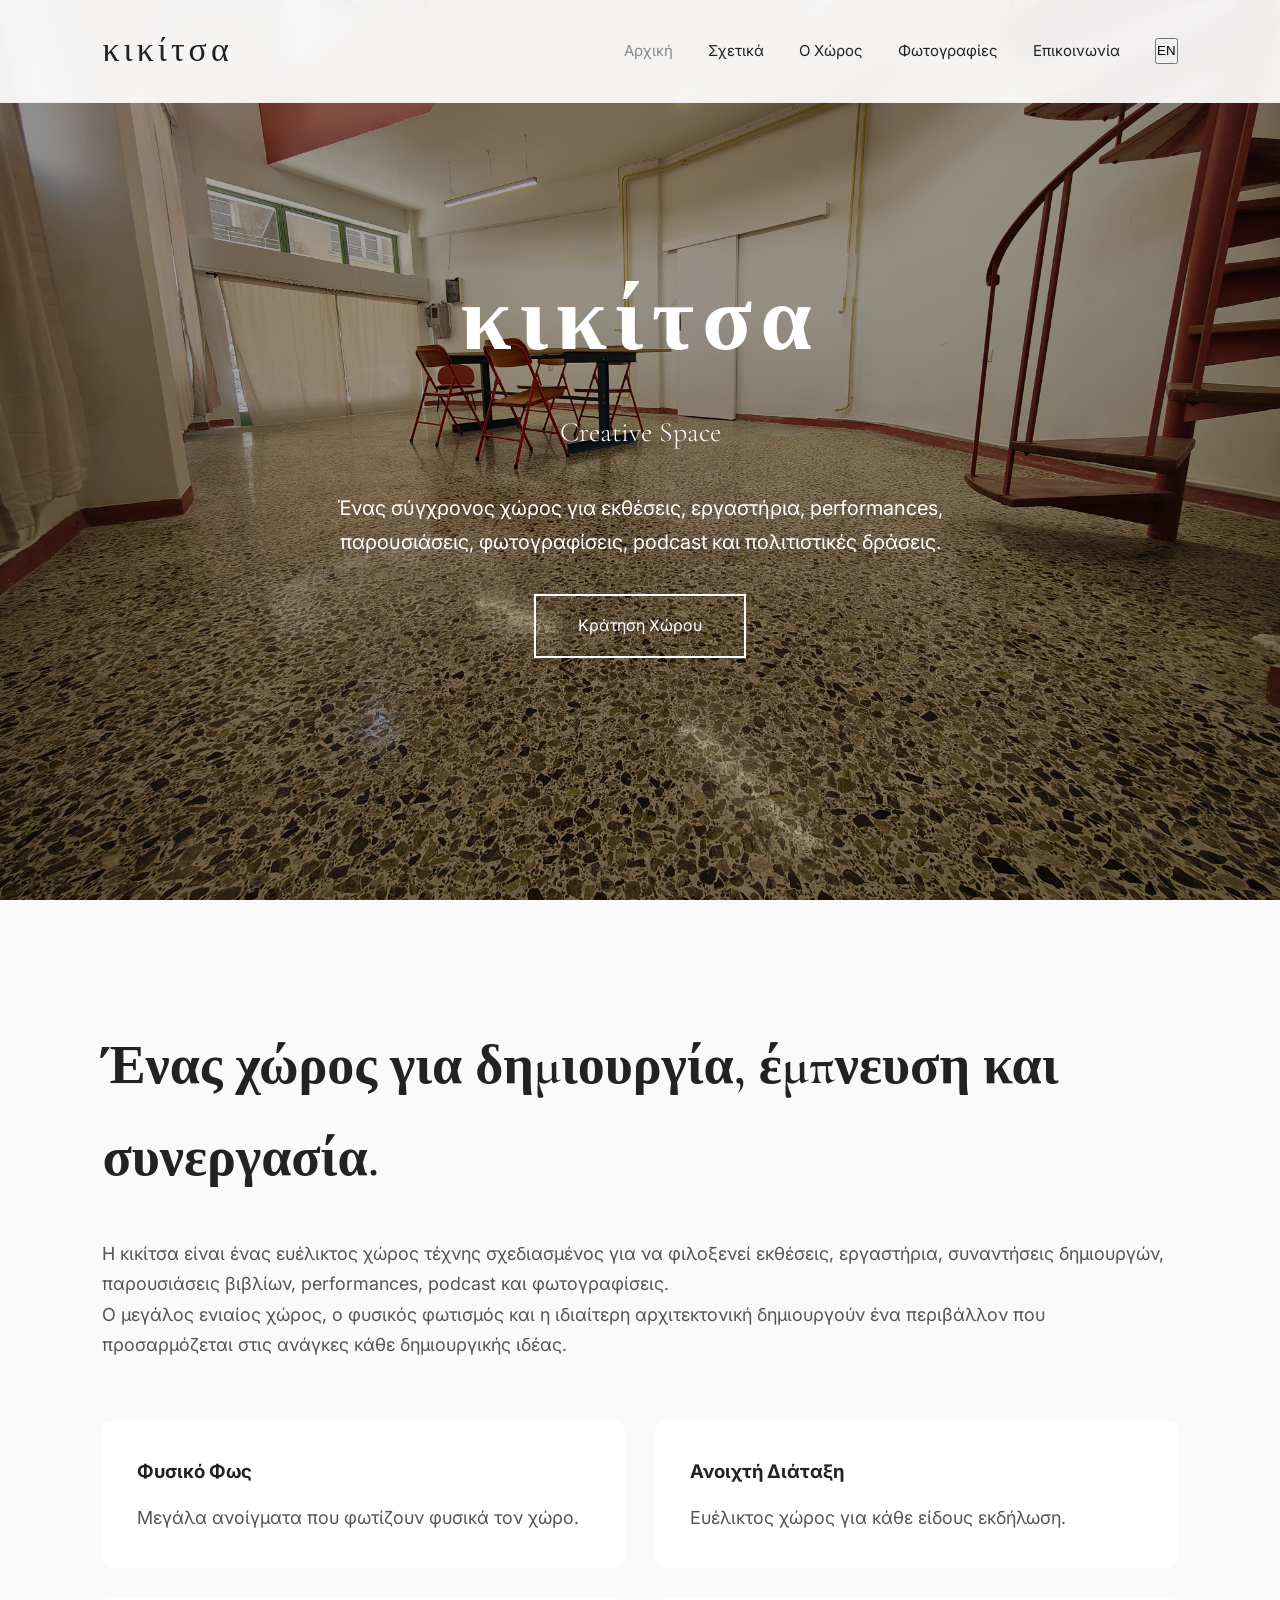
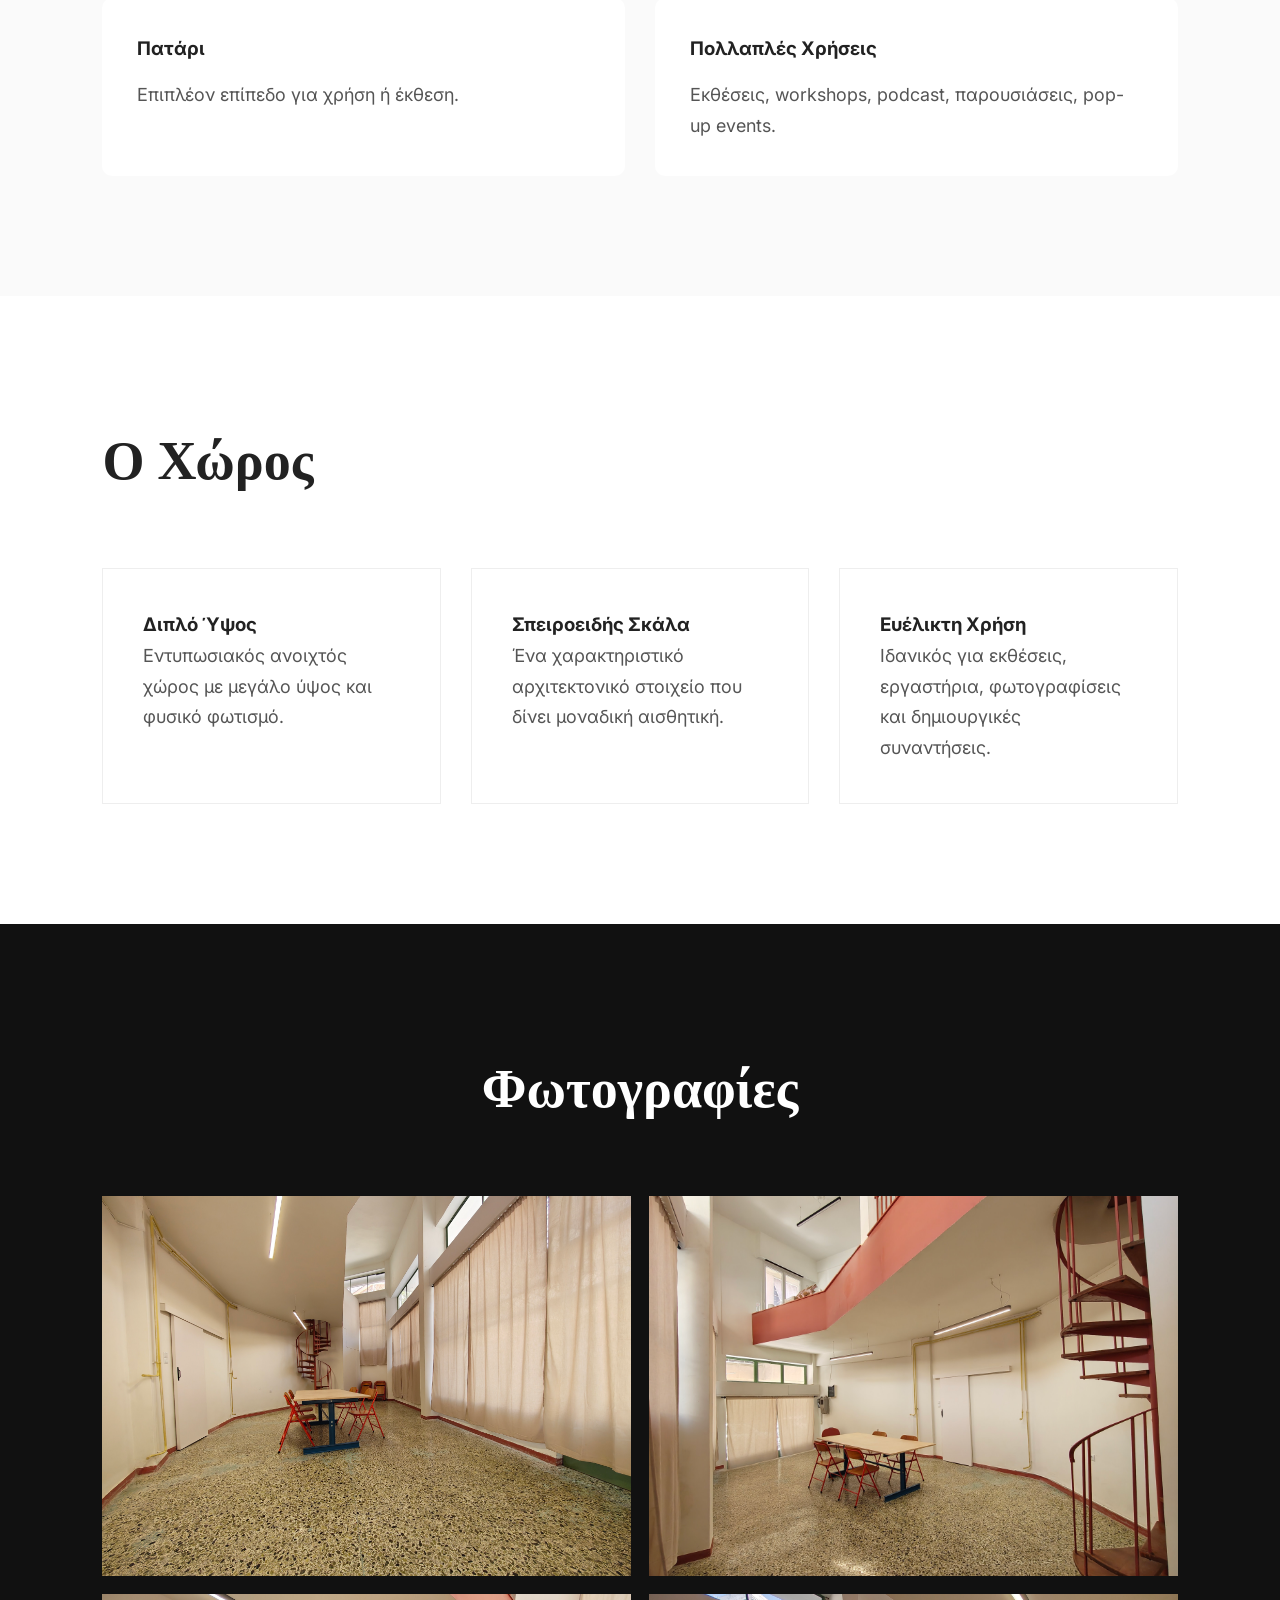
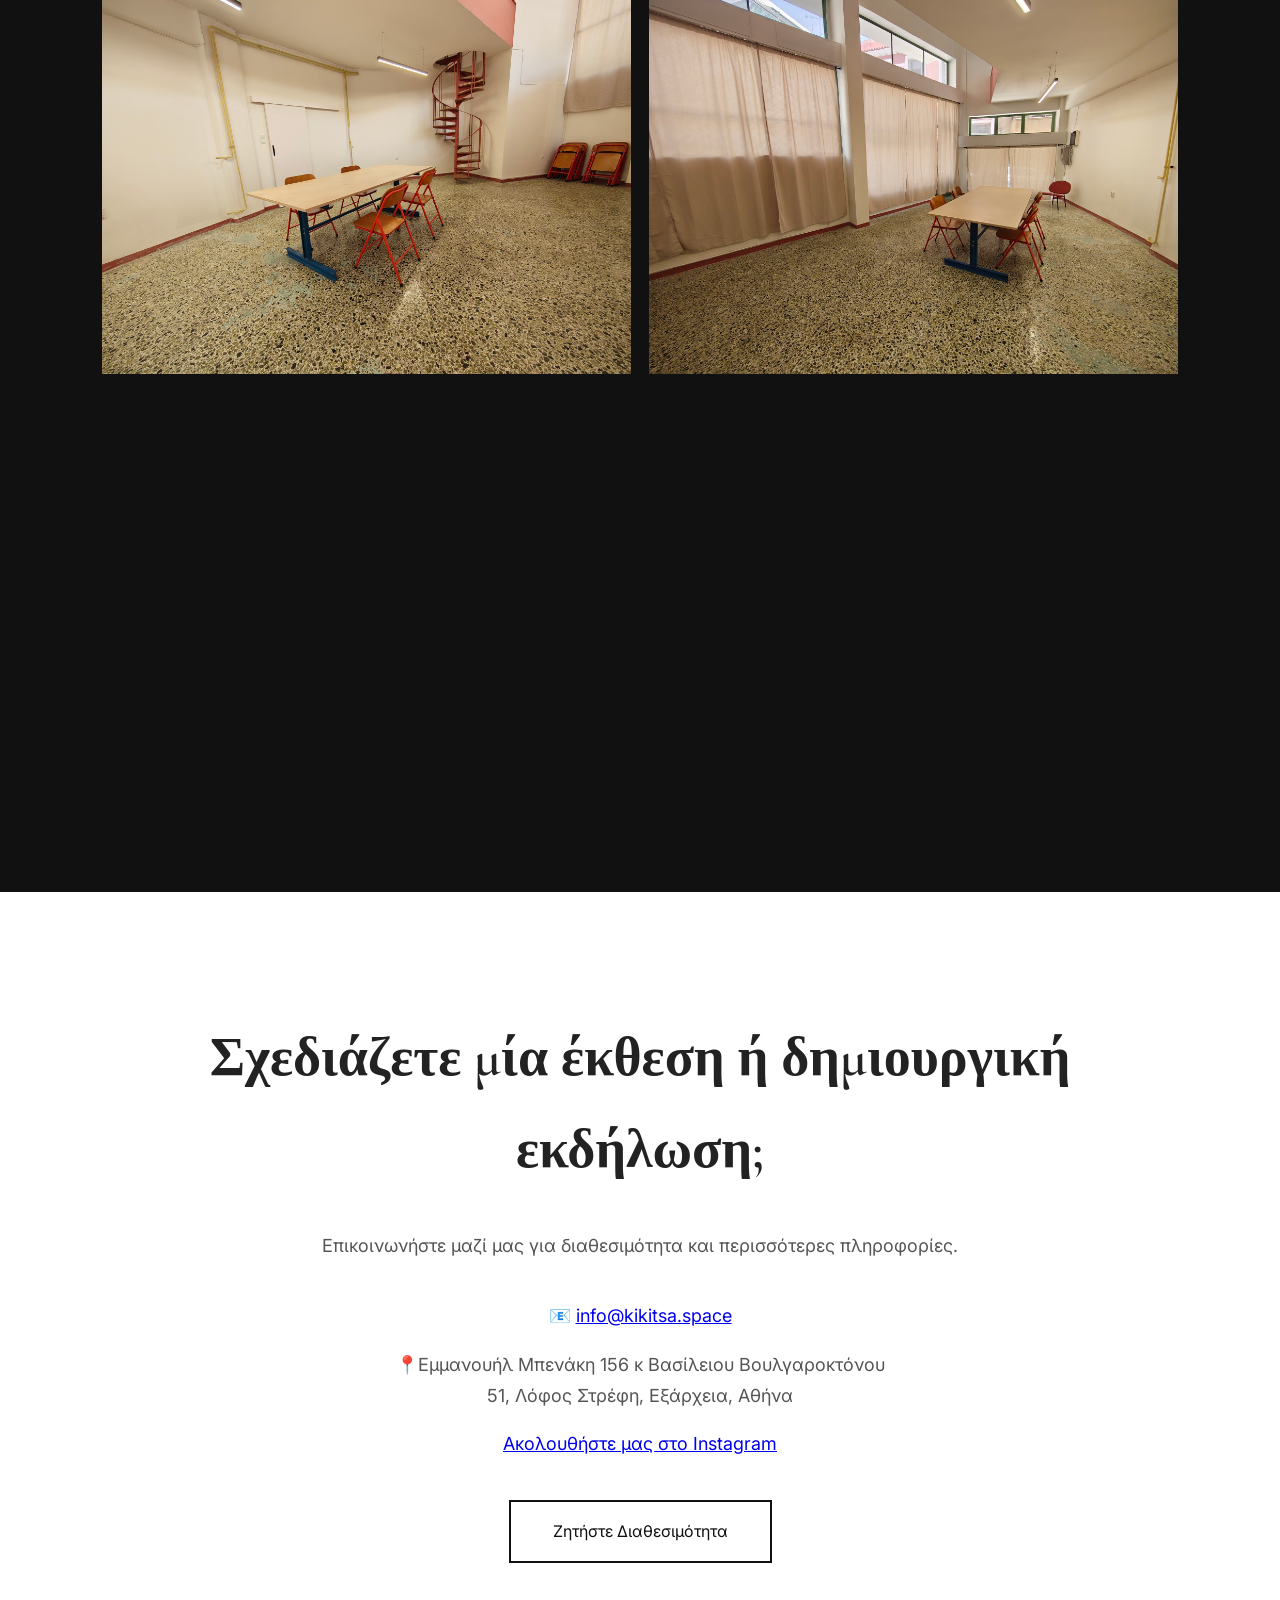
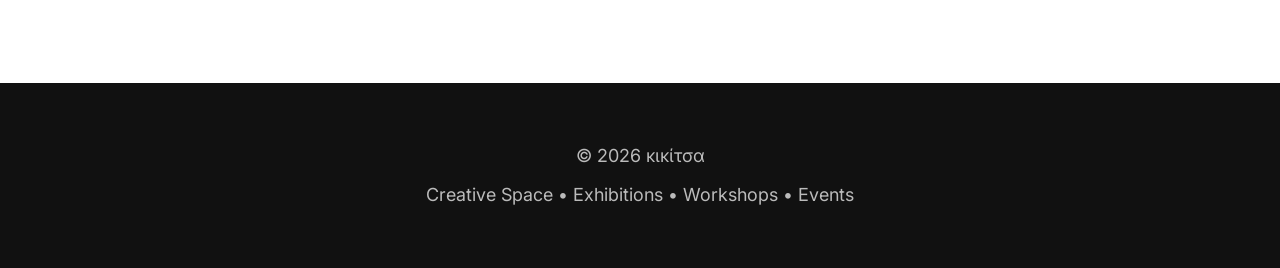
==== index.html @ 3528a47e "Update index.html" ====
<!DOCTYPE html>
<html lang="el">
<head>
    <meta charset="UTF-8">
    <meta name="viewport" content="width=device-width, initial-scale=1.0">

    <title>κικίτσα | Creative Space</title>

    <meta id="meta-description"
        name="description"
        content="Η κικίτσα είναι ένας σύγχρονος χώρος τέχνης για εκθέσεις, εργαστήρια, φωτογραφίσεις, podcast και πολιτιστικές εκδηλώσεις στην Αθήνα.">

    <link rel="stylesheet" href="style.css">

    <link rel="preconnect" href="https://fonts.googleapis.com">
    <link rel="preconnect" href="https://fonts.gstatic.com" crossorigin>

    <link href="https://fonts.googleapis.com/css2?family=Cormorant+Garamond:wght@400;600&family=Inter:wght@300;400;500;600&display=swap" rel="stylesheet">
</head>

<body>

<header>

    <div class="logo">
        κικίτσα
    </div>

    <nav>

        <a href="#home" data-el="Αρχική" data-en="Home">Αρχική</a>

        <a href="#about" data-el="Σχετικά" data-en="About">Σχετικά</a>

        <a href="#space" data-el="Ο Χώρος" data-en="The Space">Ο Χώρος</a>

        <a href="#gallery" data-el="Φωτογραφίες" data-en="Gallery">Φωτογραφίες</a>

        <a href="#contact" data-el="Επικοινωνία" data-en="Contact">Επικοινωνία</a>

        <button id="language-switch" class="language-switch" type="button">
            EN
        </button>

    </nav>

</header>


<!-- HERO -->

<section id="home" class="hero">

    <div class="overlay"></div>

    <div class="hero-content">

        <h1>κικίτσα</h1>

        <h2>Creative Space</h2>

        <p
            data-el="Ένας σύγχρονος χώρος για εκθέσεις, εργαστήρια, performances, παρουσιάσεις, φωτογραφίσεις, podcast και πολιτιστικές δράσεις."
            data-en="A contemporary space for exhibitions, workshops, performances, presentations, photo shoots, podcasts and cultural events."
        >
            Ένας σύγχρονος χώρος για
            εκθέσεις,
            εργαστήρια,
            performances,
            παρουσιάσεις,
            φωτογραφίσεις,
            podcast
            και πολιτιστικές δράσεις.
        </p>

        <a href="#contact"
           class="button"
           data-el="Κράτηση Χώρου"
           data-en="Book the Space">
            Κράτηση Χώρου
        </a>

    </div>

</section>


<!-- ABOUT -->

<section id="about">

    <div class="container">

        <div class="text">

            <h2
                data-el="Ένας χώρος για δημιουργία, έμπνευση και συνεργασία."
                data-en="A space for creativity, inspiration and collaboration."
            >
                Ένας χώρος
                για δημιουργία,
                έμπνευση
                και συνεργασία.
            </h2>

            <p
                data-el="Η κικίτσα είναι ένας ευέλικτος χώρος τέχνης σχεδιασμένος για να φιλοξενεί εκθέσεις, εργαστήρια, συναντήσεις δημιουργών, παρουσιάσεις βιβλίων, performances, podcast και φωτογραφίσεις."
                data-en="Kikitsa is a versatile art space designed to host exhibitions, workshops, creative gatherings, book presentations, performances, podcasts and photo shoots."
            >
                Η κικίτσα είναι ένας ευέλικτος χώρος τέχνης
                σχεδιασμένος για να φιλοξενεί εκθέσεις,
                εργαστήρια,
                συναντήσεις δημιουργών,
                παρουσιάσεις βιβλίων,
                performances,
                podcast
                και φωτογραφίσεις.
            </p>

            <p
                data-el="Ο μεγάλος ενιαίος χώρος, ο φυσικός φωτισμός και η ιδιαίτερη αρχιτεκτονική δημιουργούν ένα περιβάλλον που προσαρμόζεται στις ανάγκες κάθε δημιουργικής ιδέας."
                data-en="The large open-plan space, natural light and distinctive architecture create an environment that adapts to the needs of every creative idea."
            >
                Ο μεγάλος ενιαίος χώρος,
                ο φυσικός φωτισμός
                και η ιδιαίτερη αρχιτεκτονική
                δημιουργούν ένα περιβάλλον
                που προσαρμόζεται στις ανάγκες
                κάθε δημιουργικής ιδέας.
            </p>

        </div>


        <div class="features">

            <div class="feature">

                <h3
                    data-el="Φυσικό Φως"
                    data-en="Natural Light"
                >
                    Φυσικό Φως
                </h3>

                <p
                    data-el="Μεγάλα ανοίγματα που φωτίζουν φυσικά τον χώρο."
                    data-en="Large openings that naturally illuminate the space."
                >
                    Μεγάλα ανοίγματα που φωτίζουν φυσικά τον χώρο.
                </p>

            </div>


            <div class="feature">

                <h3
                    data-el="Ανοιχτή Διάταξη"
                    data-en="Open Layout"
                >
                    Ανοιχτή Διάταξη
                </h3>

                <p
                    data-el="Ευέλικτος χώρος για κάθε είδους εκδήλωση."
                    data-en="A flexible space for every type of event."
                >
                    Ευέλικτος χώρος για κάθε είδους εκδήλωση.
                </p>

            </div>


            <div class="feature">

                <h3
                    data-el="Πατάρι"
                    data-en="Mezzanine"
                >
                    Πατάρι
                </h3>

                <p
                    data-el="Επιπλέον επίπεδο για χρήση ή έκθεση."
                    data-en="An additional level for use or display."
                >
                    Επιπλέον επίπεδο για χρήση ή έκθεση.
                </p>

            </div>


            <div class="feature">

                <h3
                    data-el="Πολλαπλές Χρήσεις"
                    data-en="Multiple Uses"
                >
                    Πολλαπλές Χρήσεις
                </h3>

                <p
                    data-el="Εκθέσεις, workshops, podcast, παρουσιάσεις, pop-up events."
                    data-en="Exhibitions, workshops, podcasts, presentations and pop-up events."
                >
                    Εκθέσεις, workshops, podcast, παρουσιάσεις, pop-up events.
                </p>

            </div>

        </div>

    </div>

</section>


<!-- SPACE -->

<section id="space">

    <div class="container">

        <h2
            data-el="Ο Χώρος"
            data-en="The Space"
        >
            Ο Χώρος
        </h2>


        <div class="cards">

            <div class="card">

                <h3
                    data-el="Διπλό Ύψος"
                    data-en="Double Height"
                >
                    Διπλό Ύψος
                </h3>

                <p
                    data-el="Εντυπωσιακός ανοιχτός χώρος με μεγάλο ύψος και φυσικό φωτισμό."
                    data-en="An impressive open space with generous height and natural light."
                >
                    Εντυπωσιακός ανοιχτός χώρος
                    με μεγάλο ύψος
                    και φυσικό φωτισμό.
                </p>

            </div>


            <div class="card">

                <h3
                    data-el="Σπειροειδής Σκάλα"
                    data-en="Spiral Staircase"
                >
                    Σπειροειδής Σκάλα
                </h3>

                <p
                    data-el="Ένα χαρακτηριστικό αρχιτεκτονικό στοιχείο που δίνει μοναδική αισθητική."
                    data-en="A distinctive architectural element that gives the space a unique character."
                >
                    Ένα χαρακτηριστικό αρχιτεκτονικό στοιχείο
                    που δίνει μοναδική αισθητική.
                </p>

            </div>


            <div class="card">

                <h3
                    data-el="Ευέλικτη Χρήση"
                    data-en="Flexible Use"
                >
                    Ευέλικτη Χρήση
                </h3>

                <p
                    data-el="Ιδανικός για εκθέσεις, εργαστήρια, φωτογραφίσεις και δημιουργικές συναντήσεις."
                    data-en="Ideal for exhibitions, workshops, photo shoots and creative gatherings."
                >
                    Ιδανικός για εκθέσεις,
                    εργαστήρια,
                    φωτογραφίσεις
                    και δημιουργικές συναντήσεις.
                </p>

            </div>

        </div>

    </div>

</section>


<!-- GALLERY -->

<section id="gallery">

    <h2
        data-el="Φωτογραφίες"
        data-en="Gallery"
    >
        Φωτογραφίες
    </h2>


    <div class="gallery">

        <img src="images/gallery1.jpg"
             alt="Χώρος Κικίτσα"
             data-alt-el="Χώρος Κικίτσα"
             data-alt-en="Kikitsa space">

        <img src="images/gallery2.jpg"
             alt="Εσωτερικός χώρος"
             data-alt-el="Εσωτερικός χώρος"
             data-alt-en="Interior space">

        <img src="images/gallery3.jpg"
             alt="Έκθεση στον χώρο"
             data-alt-el="Έκθεση στον χώρο"
             data-alt-en="Exhibition at Kikitsa">

        <img src="images/gallery4.jpg"
             alt="Workshop"
             data-alt-el="Workshop"
             data-alt-en="Workshop">

        <img src="images/gallery5.jpg"
             alt="Creative Space"
             data-alt-el="Creative Space"
             data-alt-en="Creative Space">

    </div>

</section>


<!-- CONTACT -->

<section id="contact">

    <div class="container">

        <h2
            data-el="Σχεδιάζετε μία έκθεση ή δημιουργική εκδήλωση;"
            data-en="Planning an exhibition or creative event?"
        >
            Σχεδιάζετε
            μία έκθεση
            ή δημιουργική εκδήλωση;
        </h2>


        <p
            data-el="Επικοινωνήστε μαζί μας για διαθεσιμότητα και περισσότερες πληροφορίες."
            data-en="Get in touch with us for availability and more information."
        >
            Επικοινωνήστε μαζί μας
            για διαθεσιμότητα
            και περισσότερες πληροφορίες.
        </p>


        <div class="contact-box">

            <p>
                📧
                <a href="mailto:info@kikitsa.space">
                    info@kikitsa.space
                </a>
            </p>


            <p>
                📍Εμμανουήλ Μπενάκη 156 κ Βασίλειου Βουλγαροκτόνου 51,
                Λόφος Στρέφη, Εξάρχεια, Αθήνα
            </p>


            <p>

                <a href="https://www.instagram.com/kikitsaspace?igsh=MTExZTF3ZWhjZ20w"
                   target="_blank"
                   rel="noopener noreferrer"
                   data-el="Ακολουθήστε μας στο Instagram"
                   data-en="Follow us on Instagram">

                    Ακολουθήστε μας στο Instagram

                </a>

            </p>

        </div>


        <a href="mailto:info@kikitsa.space"
           class="button"
           data-el="Ζητήστε Διαθεσιμότητα"
           data-en="Check Availability">

            Ζητήστε Διαθεσιμότητα

        </a>

    </div>

</section>


<!-- FOOTER -->

<footer>

    <p>
        © 2026 κικίτσα
    </p>

    <p
        data-el="Creative Space • Εκθέσεις • Workshops • Events"
        data-en="Creative Space • Exhibitions • Workshops • Events"
    >
        Creative Space • Exhibitions • Workshops • Events
    </p>

</footer>


<script src="script.js"></script>

</body>
</html>
---- style.css ----
/* ===========================
   KIKITSA
   style.css
=========================== */

*{
    margin:0;
    padding:0;
    box-sizing:border-box;
}

html{
    scroll-behavior:smooth;
}

body{
    font-family:'Inter',sans-serif;
    background:#ffffff;
    color:#222;
    line-height:1.7;
}

/* HEADER */

header{
    position:fixed;
    top:0;
    left:0;
    width:100%;
    padding:22px 8%;
    display:flex;
    justify-content:space-between;
    align-items:center;
    background:rgba(255,255,255,.92);
    backdrop-filter:blur(10px);
    z-index:1000;
    border-bottom:1px solid #ececec;
}

.logo{
    font-family:'Cormorant Garamond',serif;
    font-size:34px;
    letter-spacing:4px;
}

nav{
    display:flex;
    gap:35px;
}

nav a{
    color:#222;
    text-decoration:none;
    font-size:15px;
    transition:.3s;
}

nav a:hover{
    color:#888;
}

/* HERO */

.hero{
    height:100vh;
    background:url("images/hero.jpg") center center/cover no-repeat;
    display:flex;
    align-items:center;
    justify-content:center;
    position:relative;
}

.overlay{
    position:absolute;
    inset:0;
    background:rgba(0,0,0,.35);
}

.hero-content{
    position:relative;
    z-index:2;
    color:#ffff;
    text-align:center;
    width:90%;
    max-width:850px;
}

.hero h1{
    font-family:'Cormorant Garamond',serif;
    font-size:92px;
    letter-spacing:8px;
}

.hero h2{
    font-size:28px;
    font-weight:300;
    margin-top:10px;
}

.hero p{
    margin:35px auto;
    max-width:650px;
    font-size:20px;
    color:#fff;   
}

.button{
    display:inline-block;
    padding:16px 42px;
    border:2px solid white;
    color:white;
    text-decoration:none;
    transition:.35s;
}

.button:hover{
    background:white;
    color:#111;
}

/* GENERAL */

section{
    padding:120px 8%;
}

.container{
    max-width:1200px;
    margin:auto;
}

h2{
    font-family:'Cormorant Garamond',serif;
    font-size:54px;
    margin-bottom:35px;
    font-weight:600;
}

p{
    font-size:18px;
    color:#555;
}

/* ABOUT */

#about{
    background:#fafafa;
}

.features{
    display:grid;
    grid-template-columns:repeat(2,1fr);
    gap:30px;
    margin-top:60px;
}

.feature{
    background:white;
    padding:35px;
    border-radius:10px;
    transition:.3s;
}

.feature:hover{
    transform:translateY(-8px);
    box-shadow:0 15px 40px rgba(0,0,0,.08);
}

.feature h3{
    margin-bottom:15px;
}

/* SPACE */

.cards{
    display:grid;
    grid-template-columns:repeat(auto-fit,minmax(260px,1fr));
    gap:30px;
    margin-top:60px;
}

.card{
    padding:40px;
    border:1px solid #eee;
    transition:.3s;
}

.card:hover{
    transform:translateY(-10px);
    box-shadow:0 15px 40px rgba(0,0,0,.08);
}

/* GALLERY */

#gallery{
    background:#111;
}

#gallery h2{
    color:white;
    text-align:center;
    margin-bottom:60px;
}

.gallery{
    display:grid;
    grid-template-columns:repeat(2,1fr);
    gap:18px;
}

.gallery img{
    width:100%;
    height:380px;
    object-fit:cover;
    cursor:pointer;
    transition:.4s;
}

.gallery img:hover{
    transform:scale(1.03);
}

/* CONTACT */

#contact{
    text-align:center;
}

.contact-box{
    margin:40px auto;
    max-width:500px;
}

.contact-box p{
    margin-bottom:18px;
}

#contact .button{
    color:#111;
    border:2px solid #111;
}

#contact .button:hover{
    background:#111;
    color:white;
}

/* FOOTER */

footer{
    background:#111;
    color:white;
    text-align:center;
    padding:50px 20px;
}

footer p{
    color:#bbb;
    margin:8px;
}

/* ANIMATION */

.feature,
.card,
.gallery img{
    opacity:0;
    transform:translateY(40px);
    transition:all .8s ease;
}

.show{
    opacity:1 !important;
    transform:translateY(0) !important;
}

/* MOBILE */

@media(max-width:900px){

header{
    flex-direction:column;
    gap:20px;
}

nav{
    flex-wrap:wrap;
    justify-content:center;
    gap:20px;
}

.hero h1{
    font-size:56px;
}

.hero h2{
    font-size:22px;
}

.hero p{
    font-size:18px;
}

.features{
    grid-template-columns:1fr;
}

.gallery{
    grid-template-columns:1fr;
}

.gallery img{
    height:260px;
}

h2{
    font-size:42px;
}

section{
    padding:90px 6%;
}

}
/* Active navigation */

nav a.active{
    color:#888;
}

/* Lightbox */

#lightbox{
    position:fixed;
    inset:0;
    background:rgba(0,0,0,.92);
    display:none;
    justify-content:center;
    align-items:center;
    z-index:9999;
}

#lightbox img{
    max-width:90%;
    max-height:90%;
    border-radius:8px;
}

#close-lightbox{
    position:absolute;
    top:30px;
    right:40px;
    color:white;
    font-size:50px;
    cursor:pointer;
    font-family:Arial,sans-serif;
}
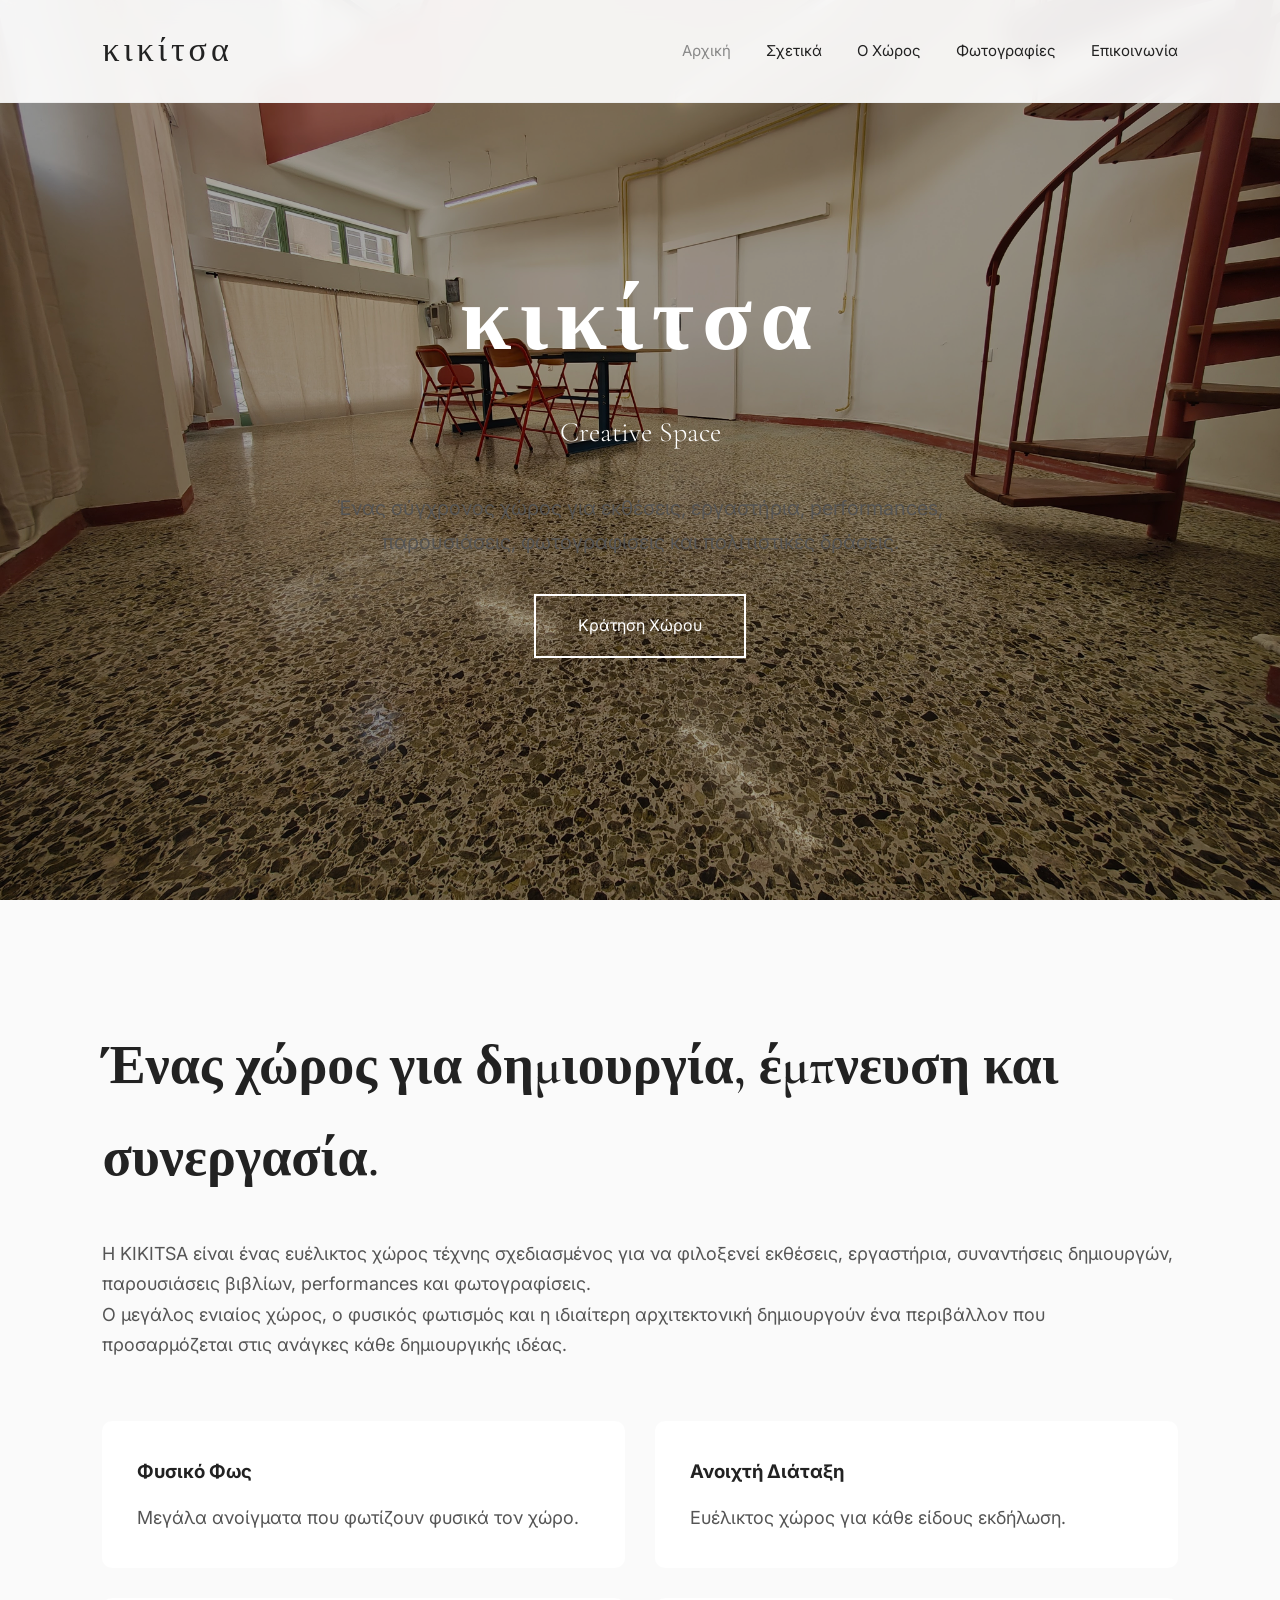
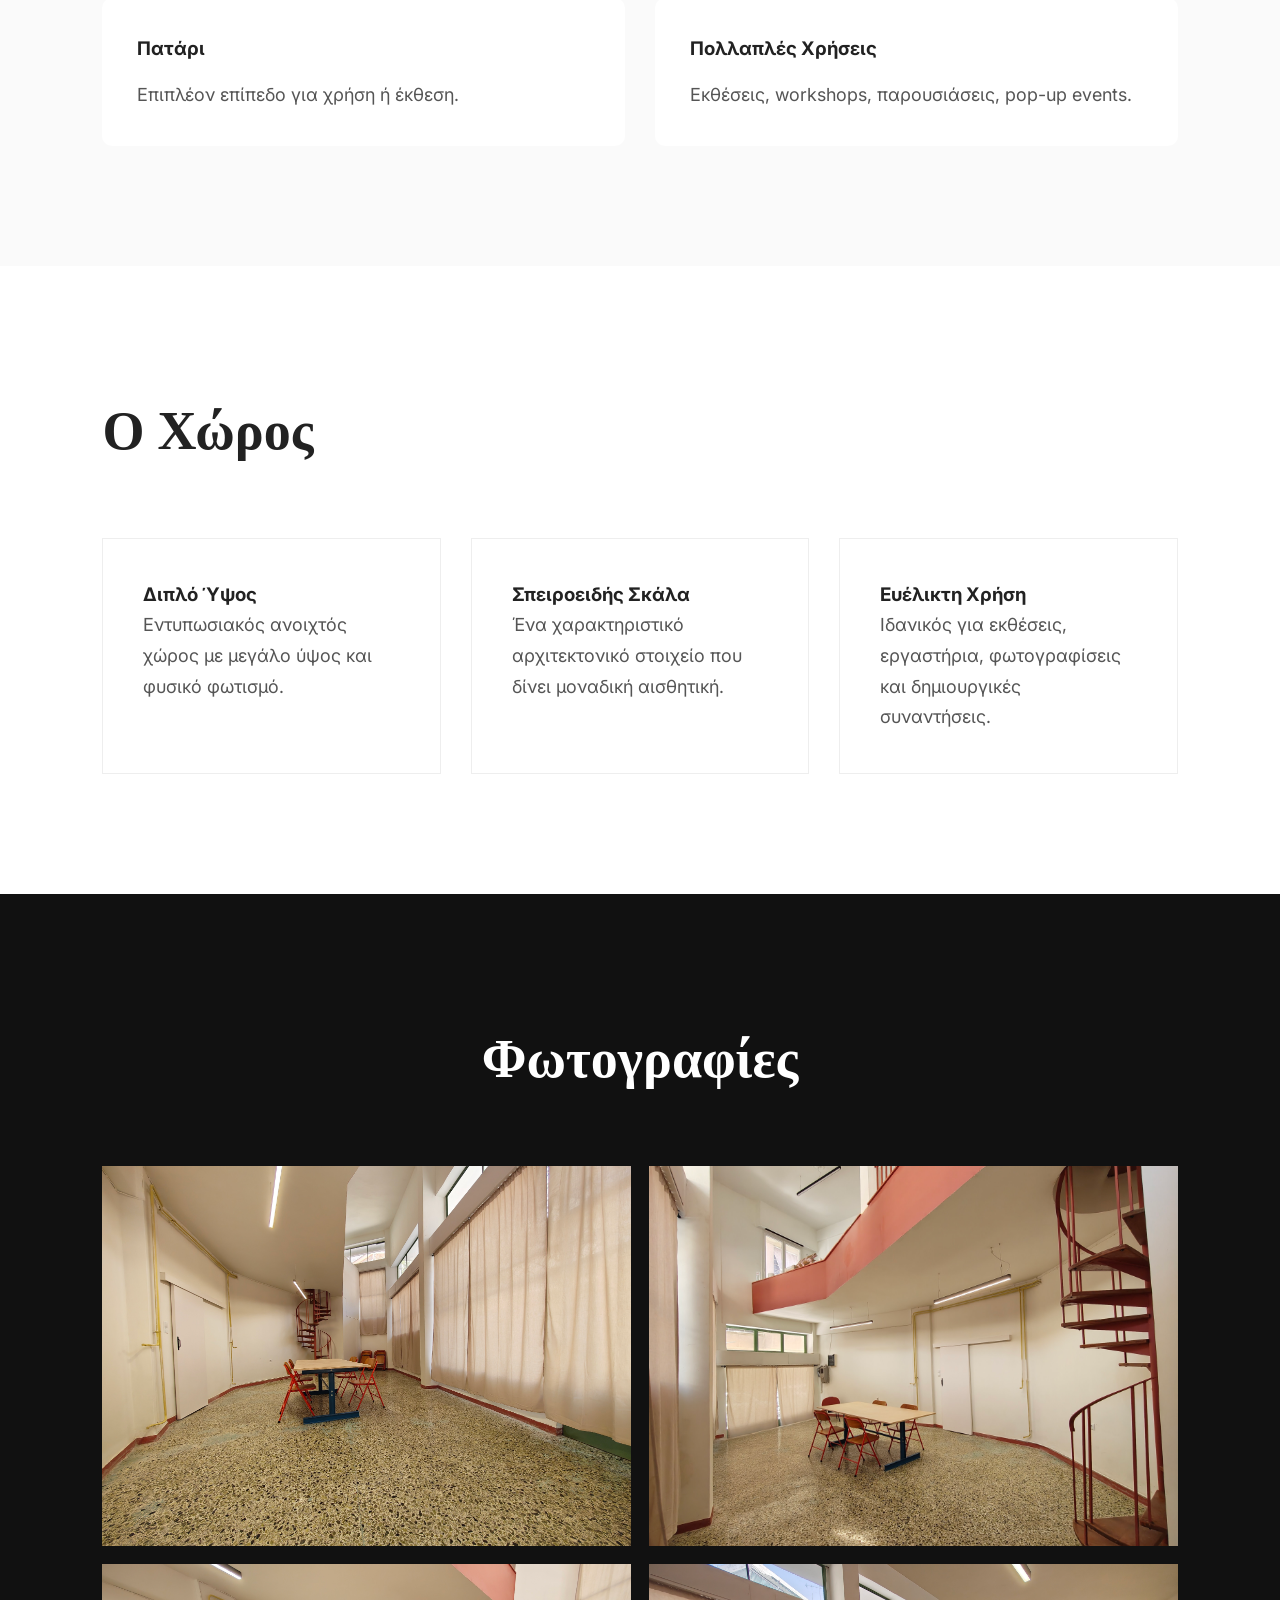
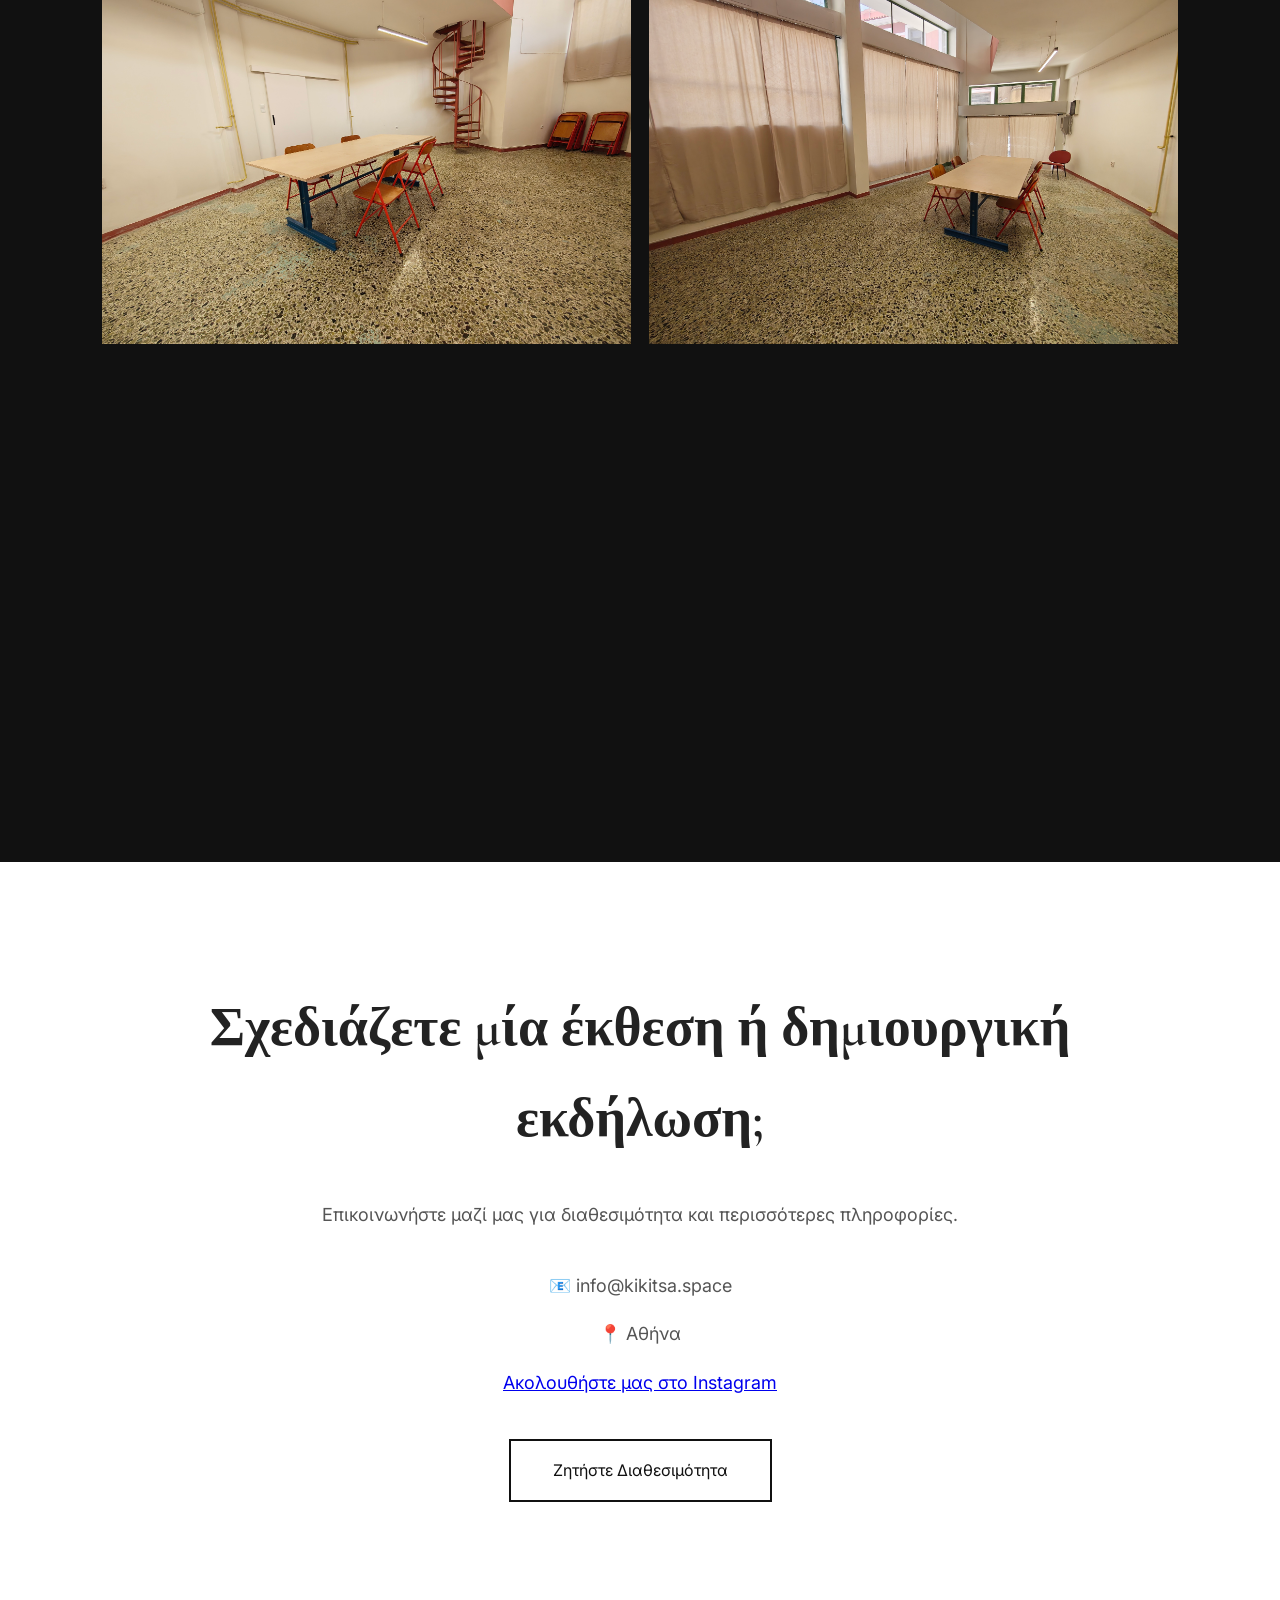
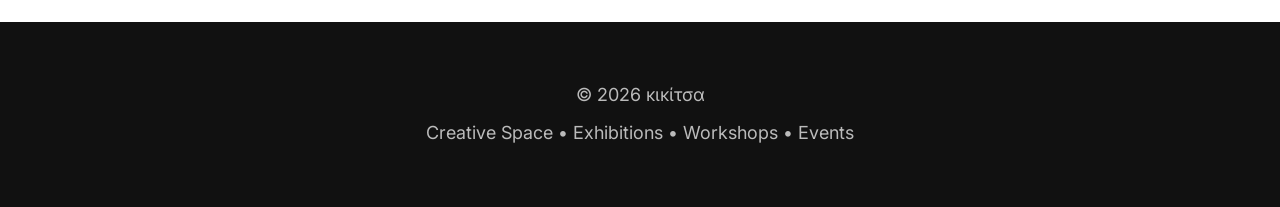
==== commit 8703ed3a: "Add files via upload" ====
--- a/index.html
+++ b/index.html
@@ -1,442 +1,311 @@
-<!DOCTYPE html>
-<html lang="el">
-<head>
-    <meta charset="UTF-8">
-    <meta name="viewport" content="width=device-width, initial-scale=1.0">
-
-    <title>κικίτσα | Creative Space</title>
-
-    <meta id="meta-description"
-        name="description"
-        content="Η κικίτσα είναι ένας σύγχρονος χώρος τέχνης για εκθέσεις, εργαστήρια, φωτογραφίσεις, podcast και πολιτιστικές εκδηλώσεις στην Αθήνα.">
-
-    <link rel="stylesheet" href="style.css">
-
-    <link rel="preconnect" href="https://fonts.googleapis.com">
-    <link rel="preconnect" href="https://fonts.gstatic.com" crossorigin>
-
-    <link href="https://fonts.googleapis.com/css2?family=Cormorant+Garamond:wght@400;600&family=Inter:wght@300;400;500;600&display=swap" rel="stylesheet">
-</head>
-
-<body>
-
-<header>
-
-    <div class="logo">
-        κικίτσα
-    </div>
-
-    <nav>
-
-        <a href="#home" data-el="Αρχική" data-en="Home">Αρχική</a>
-
-        <a href="#about" data-el="Σχετικά" data-en="About">Σχετικά</a>
-
-        <a href="#space" data-el="Ο Χώρος" data-en="The Space">Ο Χώρος</a>
-
-        <a href="#gallery" data-el="Φωτογραφίες" data-en="Gallery">Φωτογραφίες</a>
-
-        <a href="#contact" data-el="Επικοινωνία" data-en="Contact">Επικοινωνία</a>
-
-        <button id="language-switch" class="language-switch" type="button">
-            EN
-        </button>
-
-    </nav>
-
-</header>
-
-
-<!-- HERO -->
-
-<section id="home" class="hero">
-
-    <div class="overlay"></div>
-
-    <div class="hero-content">
-
-        <h1>κικίτσα</h1>
-
-        <h2>Creative Space</h2>
-
-        <p
-            data-el="Ένας σύγχρονος χώρος για εκθέσεις, εργαστήρια, performances, παρουσιάσεις, φωτογραφίσεις, podcast και πολιτιστικές δράσεις."
-            data-en="A contemporary space for exhibitions, workshops, performances, presentations, photo shoots, podcasts and cultural events."
-        >
-            Ένας σύγχρονος χώρος για
-            εκθέσεις,
-            εργαστήρια,
-            performances,
-            παρουσιάσεις,
-            φωτογραφίσεις,
-            podcast
-            και πολιτιστικές δράσεις.
-        </p>
-
-        <a href="#contact"
-           class="button"
-           data-el="Κράτηση Χώρου"
-           data-en="Book the Space">
-            Κράτηση Χώρου
-        </a>
-
-    </div>
-
-</section>
-
-
-<!-- ABOUT -->
-
-<section id="about">
-
-    <div class="container">
-
-        <div class="text">
-
-            <h2
-                data-el="Ένας χώρος για δημιουργία, έμπνευση και συνεργασία."
-                data-en="A space for creativity, inspiration and collaboration."
-            >
-                Ένας χώρος
-                για δημιουργία,
-                έμπνευση
-                και συνεργασία.
-            </h2>
-
-            <p
-                data-el="Η κικίτσα είναι ένας ευέλικτος χώρος τέχνης σχεδιασμένος για να φιλοξενεί εκθέσεις, εργαστήρια, συναντήσεις δημιουργών, παρουσιάσεις βιβλίων, performances, podcast και φωτογραφίσεις."
-                data-en="Kikitsa is a versatile art space designed to host exhibitions, workshops, creative gatherings, book presentations, performances, podcasts and photo shoots."
-            >
-                Η κικίτσα είναι ένας ευέλικτος χώρος τέχνης
-                σχεδιασμένος για να φιλοξενεί εκθέσεις,
-                εργαστήρια,
-                συναντήσεις δημιουργών,
-                παρουσιάσεις βιβλίων,
-                performances,
-                podcast
-                και φωτογραφίσεις.
-            </p>
-
-            <p
-                data-el="Ο μεγάλος ενιαίος χώρος, ο φυσικός φωτισμός και η ιδιαίτερη αρχιτεκτονική δημιουργούν ένα περιβάλλον που προσαρμόζεται στις ανάγκες κάθε δημιουργικής ιδέας."
-                data-en="The large open-plan space, natural light and distinctive architecture create an environment that adapts to the needs of every creative idea."
-            >
-                Ο μεγάλος ενιαίος χώρος,
-                ο φυσικός φωτισμός
-                και η ιδιαίτερη αρχιτεκτονική
-                δημιουργούν ένα περιβάλλον
-                που προσαρμόζεται στις ανάγκες
-                κάθε δημιουργικής ιδέας.
-            </p>
-
-        </div>
-
-
-        <div class="features">
-
-            <div class="feature">
-
-                <h3
-                    data-el="Φυσικό Φως"
-                    data-en="Natural Light"
-                >
-                    Φυσικό Φως
-                </h3>
-
-                <p
-                    data-el="Μεγάλα ανοίγματα που φωτίζουν φυσικά τον χώρο."
-                    data-en="Large openings that naturally illuminate the space."
-                >
-                    Μεγάλα ανοίγματα που φωτίζουν φυσικά τον χώρο.
-                </p>
-
-            </div>
-
-
-            <div class="feature">
-
-                <h3
-                    data-el="Ανοιχτή Διάταξη"
-                    data-en="Open Layout"
-                >
-                    Ανοιχτή Διάταξη
-                </h3>
-
-                <p
-                    data-el="Ευέλικτος χώρος για κάθε είδους εκδήλωση."
-                    data-en="A flexible space for every type of event."
-                >
-                    Ευέλικτος χώρος για κάθε είδους εκδήλωση.
-                </p>
-
-            </div>
-
-
-            <div class="feature">
-
-                <h3
-                    data-el="Πατάρι"
-                    data-en="Mezzanine"
-                >
-                    Πατάρι
-                </h3>
-
-                <p
-                    data-el="Επιπλέον επίπεδο για χρήση ή έκθεση."
-                    data-en="An additional level for use or display."
-                >
-                    Επιπλέον επίπεδο για χρήση ή έκθεση.
-                </p>
-
-            </div>
-
-
-            <div class="feature">
-
-                <h3
-                    data-el="Πολλαπλές Χρήσεις"
-                    data-en="Multiple Uses"
-                >
-                    Πολλαπλές Χρήσεις
-                </h3>
-
-                <p
-                    data-el="Εκθέσεις, workshops, podcast, παρουσιάσεις, pop-up events."
-                    data-en="Exhibitions, workshops, podcasts, presentations and pop-up events."
-                >
-                    Εκθέσεις, workshops, podcast, παρουσιάσεις, pop-up events.
-                </p>
-
-            </div>
-
-        </div>
-
-    </div>
-
-</section>
-
-
-<!-- SPACE -->
-
-<section id="space">
-
-    <div class="container">
-
-        <h2
-            data-el="Ο Χώρος"
-            data-en="The Space"
-        >
-            Ο Χώρος
-        </h2>
-
-
-        <div class="cards">
-
-            <div class="card">
-
-                <h3
-                    data-el="Διπλό Ύψος"
-                    data-en="Double Height"
-                >
-                    Διπλό Ύψος
-                </h3>
-
-                <p
-                    data-el="Εντυπωσιακός ανοιχτός χώρος με μεγάλο ύψος και φυσικό φωτισμό."
-                    data-en="An impressive open space with generous height and natural light."
-                >
-                    Εντυπωσιακός ανοιχτός χώρος
-                    με μεγάλο ύψος
-                    και φυσικό φωτισμό.
-                </p>
-
-            </div>
-
-
-            <div class="card">
-
-                <h3
-                    data-el="Σπειροειδής Σκάλα"
-                    data-en="Spiral Staircase"
-                >
-                    Σπειροειδής Σκάλα
-                </h3>
-
-                <p
-                    data-el="Ένα χαρακτηριστικό αρχιτεκτονικό στοιχείο που δίνει μοναδική αισθητική."
-                    data-en="A distinctive architectural element that gives the space a unique character."
-                >
-                    Ένα χαρακτηριστικό αρχιτεκτονικό στοιχείο
-                    που δίνει μοναδική αισθητική.
-                </p>
-
-            </div>
-
-
-            <div class="card">
-
-                <h3
-                    data-el="Ευέλικτη Χρήση"
-                    data-en="Flexible Use"
-                >
-                    Ευέλικτη Χρήση
-                </h3>
-
-                <p
-                    data-el="Ιδανικός για εκθέσεις, εργαστήρια, φωτογραφίσεις και δημιουργικές συναντήσεις."
-                    data-en="Ideal for exhibitions, workshops, photo shoots and creative gatherings."
-                >
-                    Ιδανικός για εκθέσεις,
-                    εργαστήρια,
-                    φωτογραφίσεις
-                    και δημιουργικές συναντήσεις.
-                </p>
-
-            </div>
-
-        </div>
-
-    </div>
-
-</section>
-
-
-<!-- GALLERY -->
-
-<section id="gallery">
-
-    <h2
-        data-el="Φωτογραφίες"
-        data-en="Gallery"
-    >
-        Φωτογραφίες
-    </h2>
-
-
-    <div class="gallery">
-
-        <img src="images/gallery1.jpg"
-             alt="Χώρος Κικίτσα"
-             data-alt-el="Χώρος Κικίτσα"
-             data-alt-en="Kikitsa space">
-
-        <img src="images/gallery2.jpg"
-             alt="Εσωτερικός χώρος"
-             data-alt-el="Εσωτερικός χώρος"
-             data-alt-en="Interior space">
-
-        <img src="images/gallery3.jpg"
-             alt="Έκθεση στον χώρο"
-             data-alt-el="Έκθεση στον χώρο"
-             data-alt-en="Exhibition at Kikitsa">
-
-        <img src="images/gallery4.jpg"
-             alt="Workshop"
-             data-alt-el="Workshop"
-             data-alt-en="Workshop">
-
-        <img src="images/gallery5.jpg"
-             alt="Creative Space"
-             data-alt-el="Creative Space"
-             data-alt-en="Creative Space">
-
-    </div>
-
-</section>
-
-
-<!-- CONTACT -->
-
-<section id="contact">
-
-    <div class="container">
-
-        <h2
-            data-el="Σχεδιάζετε μία έκθεση ή δημιουργική εκδήλωση;"
-            data-en="Planning an exhibition or creative event?"
-        >
-            Σχεδιάζετε
-            μία έκθεση
-            ή δημιουργική εκδήλωση;
-        </h2>
-
-
-        <p
-            data-el="Επικοινωνήστε μαζί μας για διαθεσιμότητα και περισσότερες πληροφορίες."
-            data-en="Get in touch with us for availability and more information."
-        >
-            Επικοινωνήστε μαζί μας
-            για διαθεσιμότητα
-            και περισσότερες πληροφορίες.
-        </p>
-
-
-        <div class="contact-box">
-
-            <p>
-                📧
-                <a href="mailto:info@kikitsa.space">
-                    info@kikitsa.space
-                </a>
-            </p>
-
-
-            <p>
-                📍Εμμανουήλ Μπενάκη 156 κ Βασίλειου Βουλγαροκτόνου 51,
-                Λόφος Στρέφη, Εξάρχεια, Αθήνα
-            </p>
-
-
-            <p>
-
-                <a href="https://www.instagram.com/kikitsaspace?igsh=MTExZTF3ZWhjZ20w"
-                   target="_blank"
-                   rel="noopener noreferrer"
-                   data-el="Ακολουθήστε μας στο Instagram"
-                   data-en="Follow us on Instagram">
-
-                    Ακολουθήστε μας στο Instagram
-
-                </a>
-
-            </p>
-
-        </div>
-
-
-        <a href="mailto:info@kikitsa.space"
-           class="button"
-           data-el="Ζητήστε Διαθεσιμότητα"
-           data-en="Check Availability">
-
-            Ζητήστε Διαθεσιμότητα
-
-        </a>
-
-    </div>
-
-</section>
-
-
-<!-- FOOTER -->
-
-<footer>
-
-    <p>
-        © 2026 κικίτσα
-    </p>
-
-    <p
-        data-el="Creative Space • Εκθέσεις • Workshops • Events"
-        data-en="Creative Space • Exhibitions • Workshops • Events"
-    >
-        Creative Space • Exhibitions • Workshops • Events
-    </p>
-
-</footer>
-
-
-<script src="script.js"></script>
-
-</body>
-</html>+<!DOCTYPE html>
+<html lang="el">
+<head>
+    <meta charset="UTF-8">
+    <meta name="viewport" content="width=device-width, initial-scale=1.0">
+
+    <title>κικίτσα | Creative Space </title>
+
+    <meta name="description"
+        content="Η κικίτσα είναι ένας σύγχρονος χώρος τέχνης για εκθέσεις, εργαστήρια, φωτογραφίσεις και πολιτιστικές εκδηλώσεις στην Αθήνα.">
+
+    <link rel="stylesheet" href="style.css">
+
+    <link rel="preconnect" href="https://fonts.googleapis.com">
+    <link rel="preconnect" href="https://fonts.gstatic.com" crossorigin>
+
+    <link href="https://fonts.googleapis.com/css2?family=Cormorant+Garamond:wght@400;600&family=Inter:wght@300;400;500;600&display=swap" rel="stylesheet">
+</head>
+
+<body>
+
+<header>
+
+<div class="logo">
+κικίτσα
+</div>
+
+<nav>
+
+<a href="#home">Αρχική</a>
+<a href="#about">Σχετικά</a>
+<a href="#space">Ο Χώρος</a>
+<a href="#gallery">Φωτογραφίες</a>
+<a href="#contact">Επικοινωνία</a>
+
+</nav>
+
+</header>
+
+
+<section id="home" class="hero">
+
+<div class="overlay"></div>
+
+<div class="hero-content">
+
+<h1>κικίτσα</h1>
+
+<h2>Creative Space</h2>
+
+<p>
+
+Ένας σύγχρονος χώρος για
+εκθέσεις,
+εργαστήρια,
+performances,
+παρουσιάσεις,
+φωτογραφίσεις
+και πολιτιστικές δράσεις.
+
+</p>
+
+<a href="#contact" class="button">
+
+Κράτηση Χώρου
+
+</a>
+
+</div>
+
+</section>
+
+
+<section id="about">
+
+<div class="container">
+
+<div class="text">
+
+<h2>
+
+Ένας χώρος
+για δημιουργία,
+έμπνευση
+και συνεργασία.
+
+</h2>
+
+<p>
+
+Η KIKITSA είναι ένας ευέλικτος χώρος τέχνης
+σχεδιασμένος για να φιλοξενεί εκθέσεις,
+εργαστήρια,
+συναντήσεις δημιουργών,
+παρουσιάσεις βιβλίων,
+performances
+και φωτογραφίσεις.
+
+</p>
+
+<p>
+
+Ο μεγάλος ενιαίος χώρος,
+ο φυσικός φωτισμός
+και η ιδιαίτερη αρχιτεκτονική
+δημιουργούν ένα περιβάλλον
+που προσαρμόζεται στις ανάγκες
+κάθε δημιουργικής ιδέας.
+
+</p>
+
+</div>
+
+<div class="features">
+
+<div class="feature">
+
+<h3>Φυσικό Φως</h3>
+
+<p>Μεγάλα ανοίγματα που φωτίζουν φυσικά τον χώρο.</p>
+
+</div>
+
+<div class="feature">
+
+<h3>Ανοιχτή Διάταξη</h3>
+
+<p>Ευέλικτος χώρος για κάθε είδους εκδήλωση.</p>
+
+</div>
+
+<div class="feature">
+
+<h3>Πατάρι</h3>
+
+<p>Επιπλέον επίπεδο για χρήση ή έκθεση.</p>
+
+</div>
+
+<div class="feature">
+
+<h3>Πολλαπλές Χρήσεις</h3>
+
+<p>Εκθέσεις, workshops, παρουσιάσεις, pop-up events.</p>
+
+</div>
+
+</div>
+
+</div>
+
+</section>
+
+
+
+<section id="space">
+
+<div class="container">
+
+<h2>Ο Χώρος</h2>
+
+<div class="cards">
+
+<div class="card">
+
+<h3>Διπλό Ύψος</h3>
+
+<p>
+
+Εντυπωσιακός ανοιχτός χώρος
+με μεγάλο ύψος
+και φυσικό φωτισμό.
+
+</p>
+
+</div>
+
+<div class="card">
+
+<h3>Σπειροειδής Σκάλα</h3>
+
+<p>
+
+Ένα χαρακτηριστικό αρχιτεκτονικό στοιχείο
+που δίνει μοναδική αισθητική.
+
+</p>
+
+</div>
+
+<div class="card">
+
+<h3>Ευέλικτη Χρήση</h3>
+
+<p>
+
+Ιδανικός για εκθέσεις,
+εργαστήρια,
+φωτογραφίσεις
+και δημιουργικές συναντήσεις.
+
+</p>
+
+</div>
+
+</div>
+
+</div>
+
+</section>
+
+
+
+
+<section id="gallery">
+
+<h2>Φωτογραφίες</h2>
+
+<div class="gallery">
+
+<img src="images/gallery1.jpg">
+
+<img src="images/gallery2.jpg">
+
+<img src="images/gallery3.jpg">
+
+<img src="images/gallery4.jpg">
+
+<img src="images/gallery5.jpg">
+
+</div>
+
+</section>
+
+
+
+<section id="contact">
+
+<div class="container">
+
+<h2>
+
+Σχεδιάζετε
+μία έκθεση
+ή δημιουργική εκδήλωση;
+
+</h2>
+
+<p>
+
+Επικοινωνήστε μαζί μας
+για διαθεσιμότητα
+και περισσότερες πληροφορίες.
+
+</p>
+
+<div class="contact-box">
+
+<p>
+
+📧 info@kikitsa.space
+
+</p>
+
+<p>
+
+📍 Αθήνα
+
+</p>
+
+<p>
+
+<a href="https://www.instagram.com/kikitsaspace?igsh=MTExZTF3ZWhjZ20w target="_blank" rel="noopener noreferrer"> Ακολουθήστε μας στο Instagram
+  
+</a>
+
+</p>
+
+</div>
+
+<a href="mailto:info@kikitsa.space" class="button">Ζητήστε Διαθεσιμότητα</a>
+
+</div>
+
+</section>
+
+
+
+
+<footer>
+
+<p>
+
+© 2026 κικίτσα
+
+</p>
+
+<p>
+
+Creative Space • Exhibitions • Workshops • Events
+
+</p>
+
+</footer>
+
+
+<script src="script.js"></script>
+
+</body>
+
+</html>
--- a/style.css
+++ b/style.css
@@ -101,7 +101,6 @@
     margin:35px auto;
     max-width:650px;
     font-size:20px;
-    color:#fff;   
 }
 
 .button{
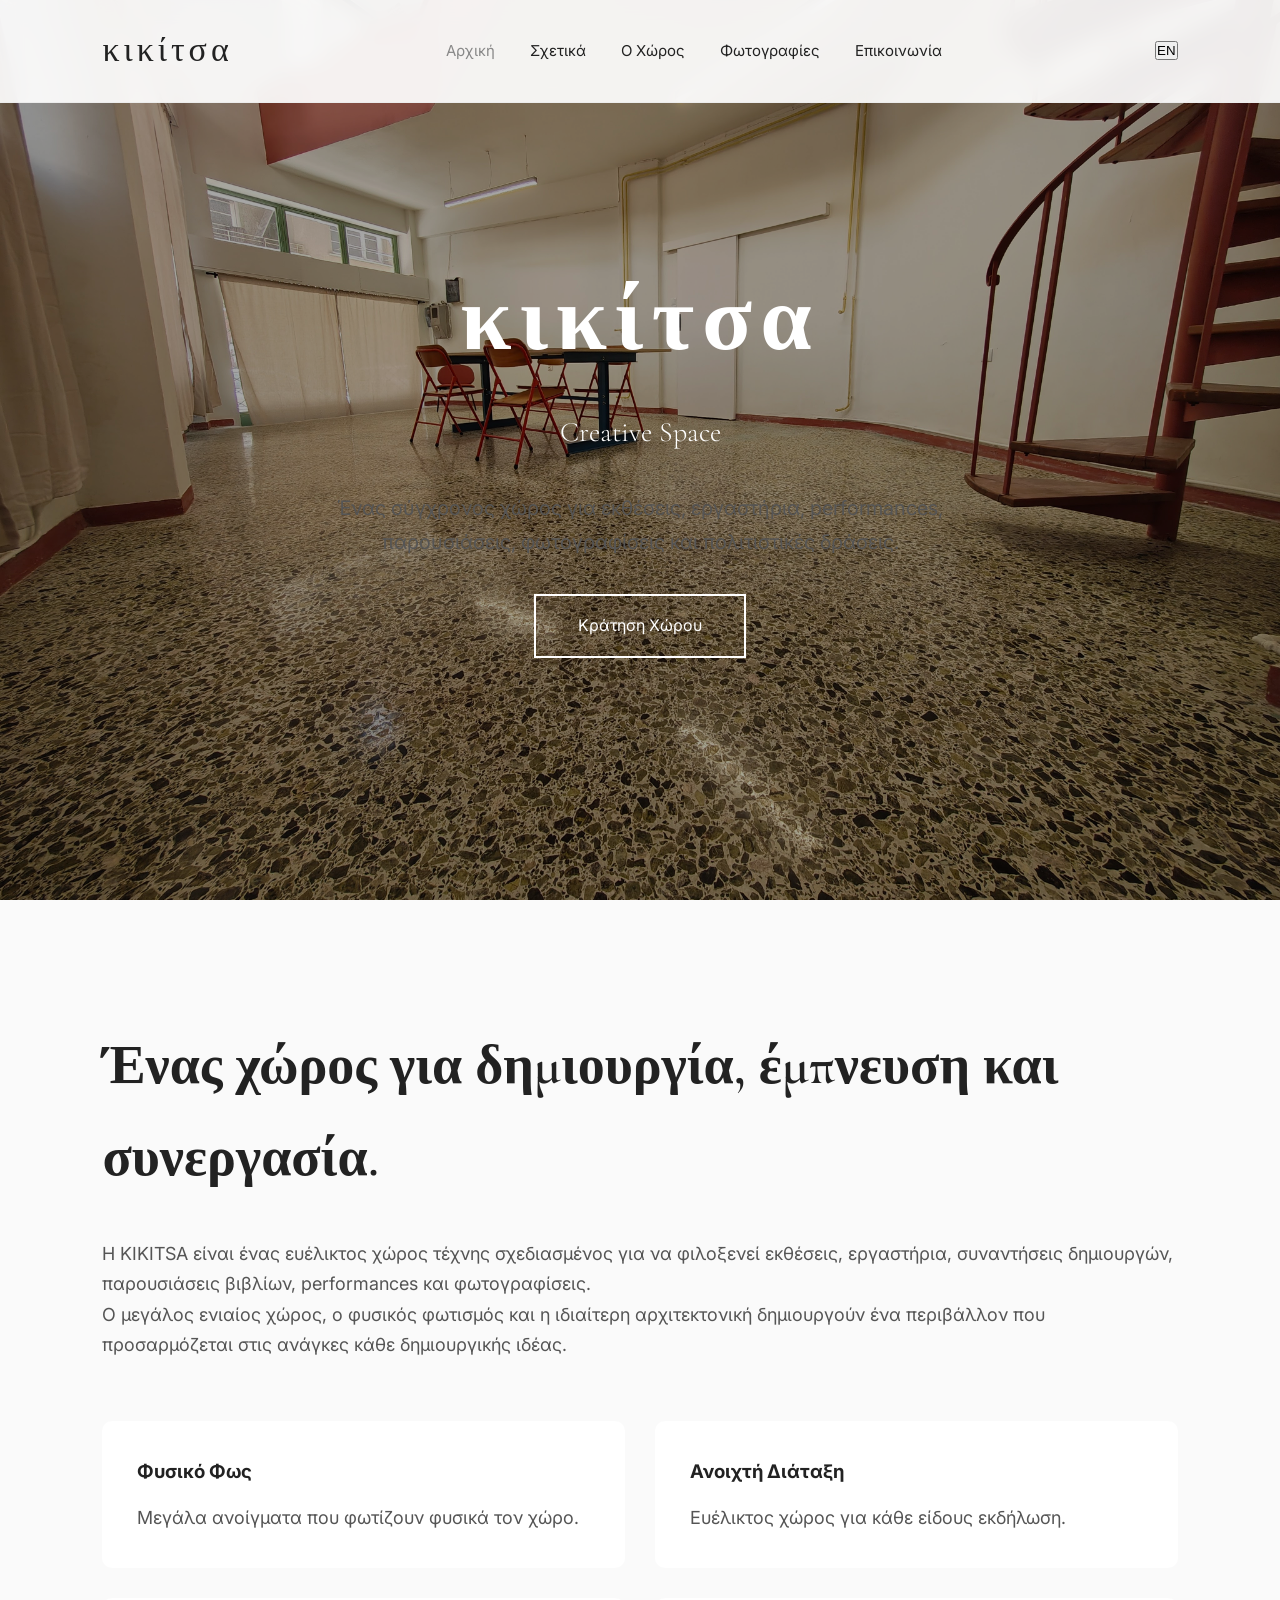
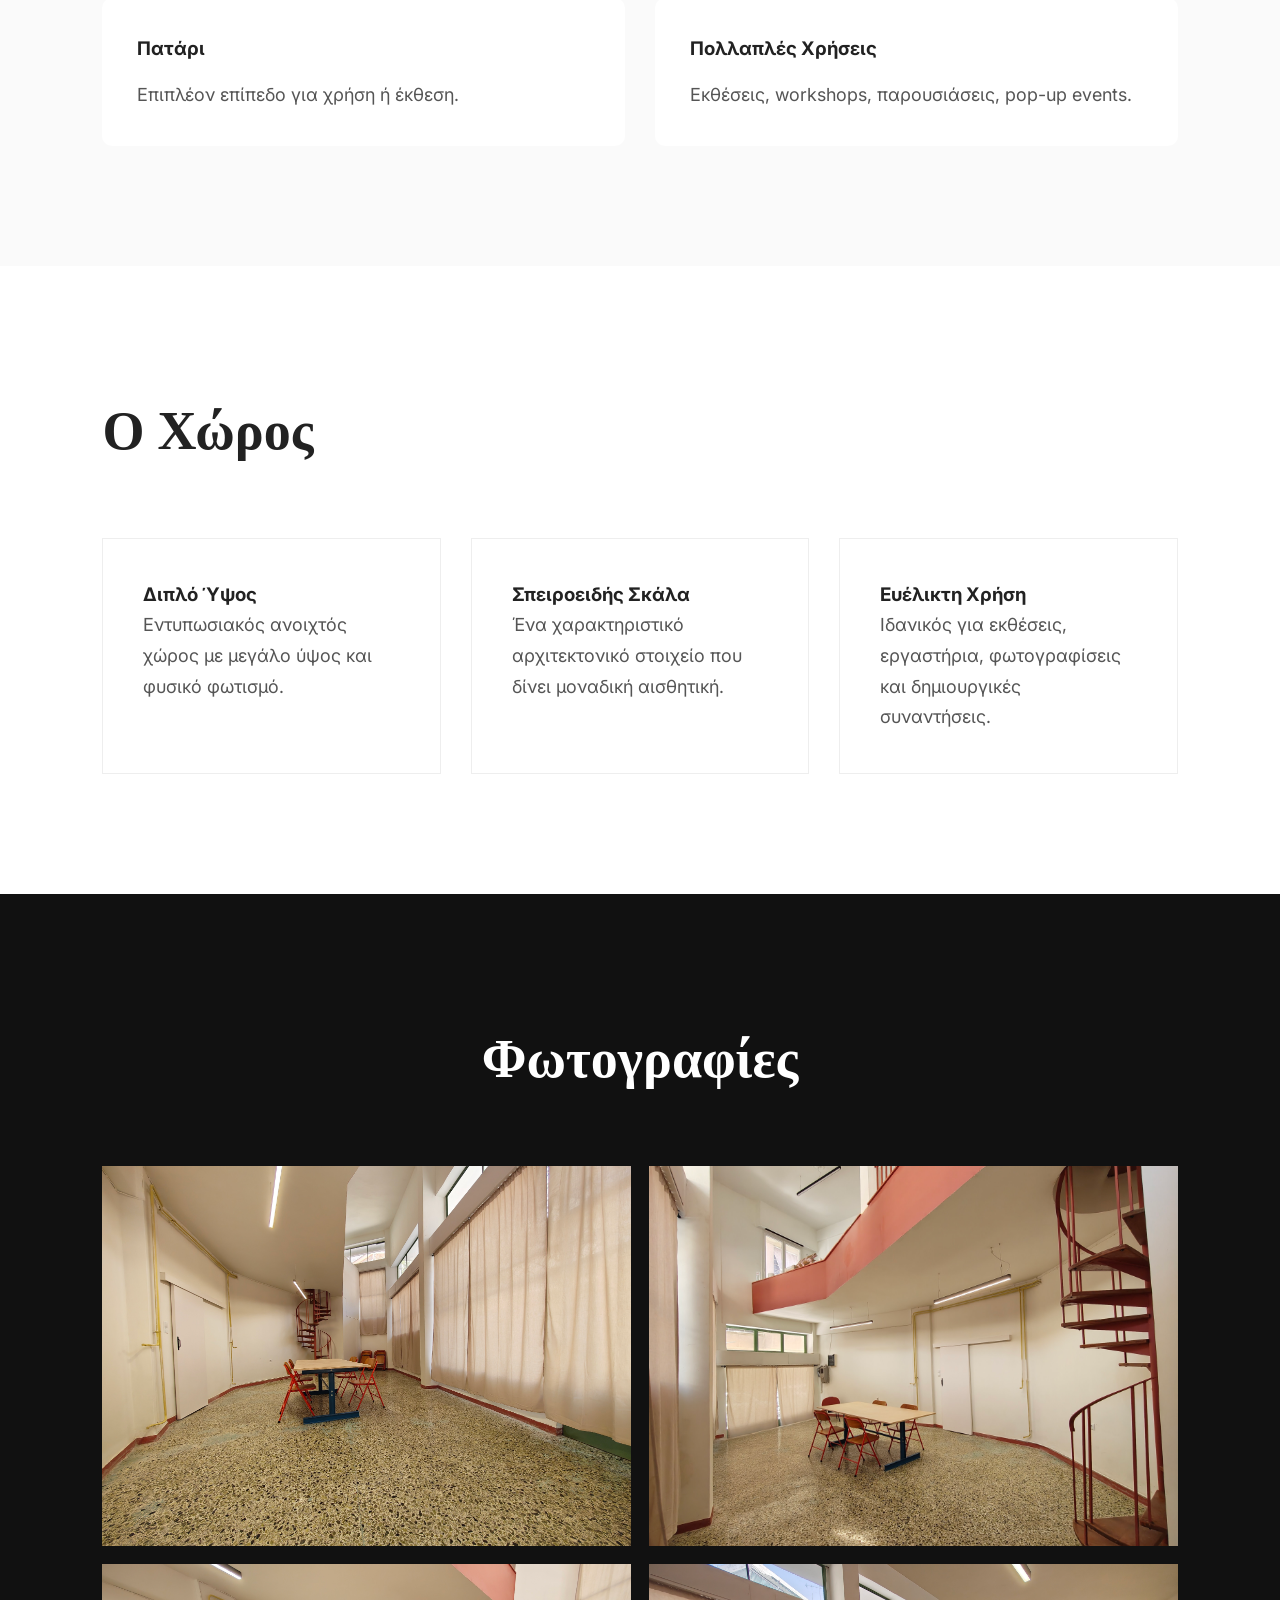
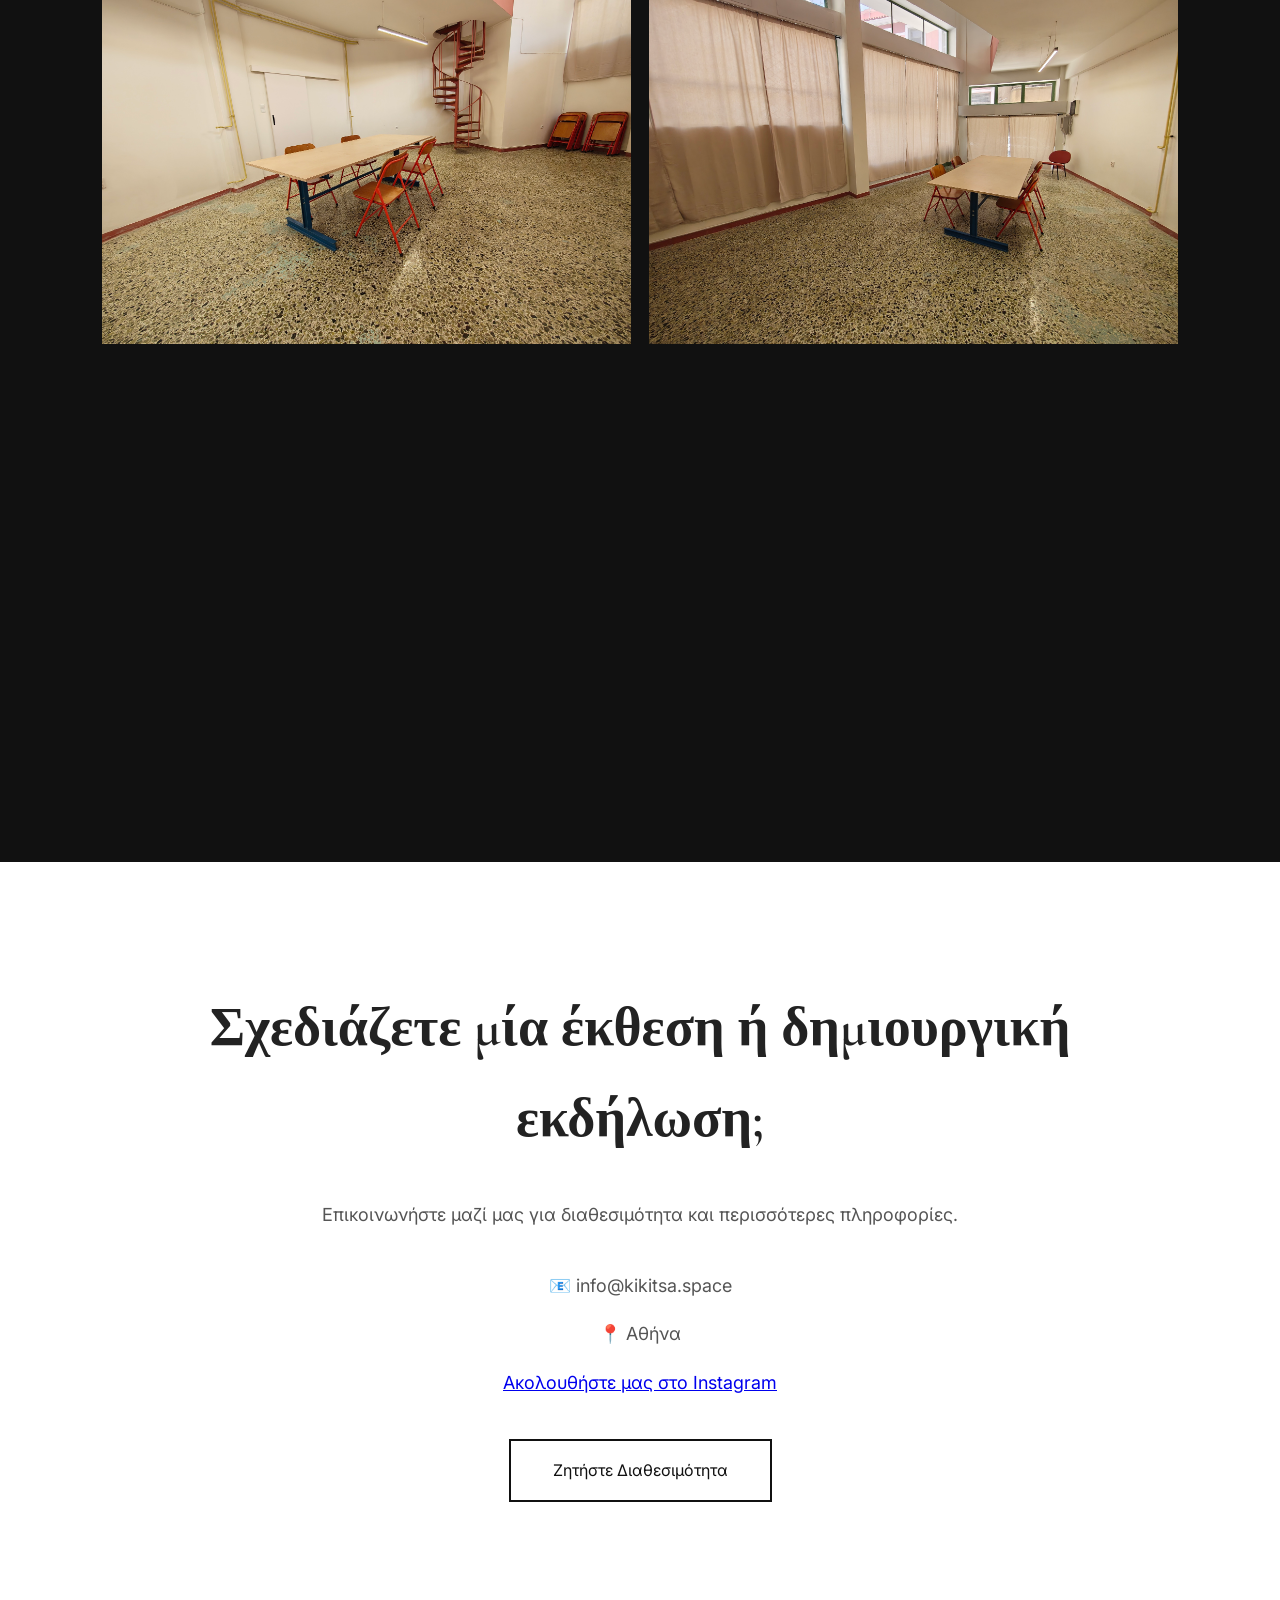
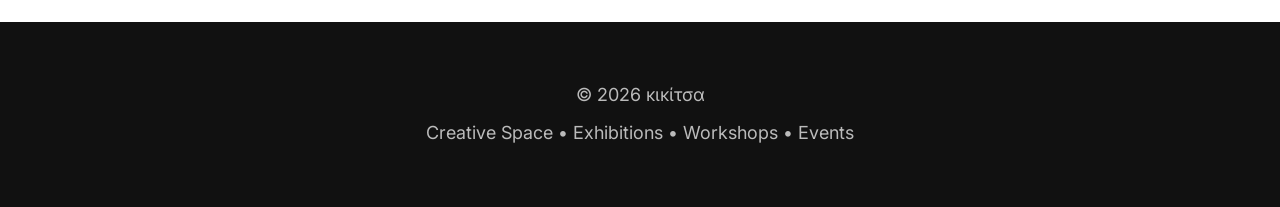
==== commit f9e61601: "Add files via upload" ====
--- a/index.html
+++ b/index.html
@@ -1,311 +1,353 @@
-<!DOCTYPE html>
-<html lang="el">
-<head>
-    <meta charset="UTF-8">
-    <meta name="viewport" content="width=device-width, initial-scale=1.0">
-
-    <title>κικίτσα | Creative Space </title>
-
-    <meta name="description"
-        content="Η κικίτσα είναι ένας σύγχρονος χώρος τέχνης για εκθέσεις, εργαστήρια, φωτογραφίσεις και πολιτιστικές εκδηλώσεις στην Αθήνα.">
-
-    <link rel="stylesheet" href="style.css">
-
-    <link rel="preconnect" href="https://fonts.googleapis.com">
-    <link rel="preconnect" href="https://fonts.gstatic.com" crossorigin>
-
-    <link href="https://fonts.googleapis.com/css2?family=Cormorant+Garamond:wght@400;600&family=Inter:wght@300;400;500;600&display=swap" rel="stylesheet">
-</head>
-
-<body>
-
-<header>
-
-<div class="logo">
-κικίτσα
-</div>
-
-<nav>
-
-<a href="#home">Αρχική</a>
-<a href="#about">Σχετικά</a>
-<a href="#space">Ο Χώρος</a>
-<a href="#gallery">Φωτογραφίες</a>
-<a href="#contact">Επικοινωνία</a>
-
-</nav>
-
-</header>
-
-
-<section id="home" class="hero">
-
-<div class="overlay"></div>
-
-<div class="hero-content">
-
-<h1>κικίτσα</h1>
-
-<h2>Creative Space</h2>
-
-<p>
-
-Ένας σύγχρονος χώρος για
-εκθέσεις,
-εργαστήρια,
-performances,
-παρουσιάσεις,
-φωτογραφίσεις
-και πολιτιστικές δράσεις.
-
-</p>
-
-<a href="#contact" class="button">
-
-Κράτηση Χώρου
-
-</a>
-
-</div>
-
-</section>
-
-
-<section id="about">
-
-<div class="container">
-
-<div class="text">
-
-<h2>
-
-Ένας χώρος
-για δημιουργία,
-έμπνευση
-και συνεργασία.
-
-</h2>
-
-<p>
-
-Η KIKITSA είναι ένας ευέλικτος χώρος τέχνης
-σχεδιασμένος για να φιλοξενεί εκθέσεις,
-εργαστήρια,
-συναντήσεις δημιουργών,
-παρουσιάσεις βιβλίων,
-performances
-και φωτογραφίσεις.
-
-</p>
-
-<p>
-
-Ο μεγάλος ενιαίος χώρος,
-ο φυσικός φωτισμός
-και η ιδιαίτερη αρχιτεκτονική
-δημιουργούν ένα περιβάλλον
-που προσαρμόζεται στις ανάγκες
-κάθε δημιουργικής ιδέας.
-
-</p>
-
-</div>
-
-<div class="features">
-
-<div class="feature">
-
-<h3>Φυσικό Φως</h3>
-
-<p>Μεγάλα ανοίγματα που φωτίζουν φυσικά τον χώρο.</p>
-
-</div>
-
-<div class="feature">
-
-<h3>Ανοιχτή Διάταξη</h3>
-
-<p>Ευέλικτος χώρος για κάθε είδους εκδήλωση.</p>
-
-</div>
-
-<div class="feature">
-
-<h3>Πατάρι</h3>
-
-<p>Επιπλέον επίπεδο για χρήση ή έκθεση.</p>
-
-</div>
-
-<div class="feature">
-
-<h3>Πολλαπλές Χρήσεις</h3>
-
-<p>Εκθέσεις, workshops, παρουσιάσεις, pop-up events.</p>
-
-</div>
-
-</div>
-
-</div>
-
-</section>
-
-
-
-<section id="space">
-
-<div class="container">
-
-<h2>Ο Χώρος</h2>
-
-<div class="cards">
-
-<div class="card">
-
-<h3>Διπλό Ύψος</h3>
-
-<p>
-
-Εντυπωσιακός ανοιχτός χώρος
-με μεγάλο ύψος
-και φυσικό φωτισμό.
-
-</p>
-
-</div>
-
-<div class="card">
-
-<h3>Σπειροειδής Σκάλα</h3>
-
-<p>
-
-Ένα χαρακτηριστικό αρχιτεκτονικό στοιχείο
-που δίνει μοναδική αισθητική.
-
-</p>
-
-</div>
-
-<div class="card">
-
-<h3>Ευέλικτη Χρήση</h3>
-
-<p>
-
-Ιδανικός για εκθέσεις,
-εργαστήρια,
-φωτογραφίσεις
-και δημιουργικές συναντήσεις.
-
-</p>
-
-</div>
-
-</div>
-
-</div>
-
-</section>
-
-
-
-
-<section id="gallery">
-
-<h2>Φωτογραφίες</h2>
-
-<div class="gallery">
-
-<img src="images/gallery1.jpg">
-
-<img src="images/gallery2.jpg">
-
-<img src="images/gallery3.jpg">
-
-<img src="images/gallery4.jpg">
-
-<img src="images/gallery5.jpg">
-
-</div>
-
-</section>
-
-
-
-<section id="contact">
-
-<div class="container">
-
-<h2>
-
-Σχεδιάζετε
-μία έκθεση
-ή δημιουργική εκδήλωση;
-
-</h2>
-
-<p>
-
-Επικοινωνήστε μαζί μας
-για διαθεσιμότητα
-και περισσότερες πληροφορίες.
-
-</p>
-
-<div class="contact-box">
-
-<p>
-
-📧 info@kikitsa.space
-
-</p>
-
-<p>
-
-📍 Αθήνα
-
-</p>
-
-<p>
-
-<a href="https://www.instagram.com/kikitsaspace?igsh=MTExZTF3ZWhjZ20w target="_blank" rel="noopener noreferrer"> Ακολουθήστε μας στο Instagram
-  
-</a>
-
-</p>
-
-</div>
-
-<a href="mailto:info@kikitsa.space" class="button">Ζητήστε Διαθεσιμότητα</a>
-
-</div>
-
-</section>
-
-
-
-
-<footer>
-
-<p>
-
-© 2026 κικίτσα
-
-</p>
-
-<p>
-
-Creative Space • Exhibitions • Workshops • Events
-
-</p>
-
-</footer>
-
-
-<script src="script.js"></script>
-
-</body>
-
-</html>
+<!DOCTYPE html>
+<html lang="el">
+<head>
+    <meta charset="UTF-8">
+    <meta name="viewport" content="width=device-width, initial-scale=1.0">
+
+    <title>κικίτσα | Creative Space </title>
+
+    <meta name="description"
+        content="Η κικίτσα είναι ένας σύγχρονος χώρος τέχνης για εκθέσεις, εργαστήρια, φωτογραφίσεις και πολιτιστικές εκδηλώσεις στην Αθήνα." data-en="kikitsa is a contemporary art space for exhibitions, workshops, photo shoots and cultural events in Athens.">
+
+    <link rel="stylesheet" href="style.css">
+
+    <link rel="preconnect" href="https://fonts.googleapis.com">
+    <link rel="preconnect" href="https://fonts.gstatic.com" crossorigin>
+
+    <link href="https://fonts.googleapis.com/css2?family=Cormorant+Garamond:wght@400;600&family=Inter:wght@300;400;500;600&display=swap" rel="stylesheet">
+</head>
+
+<body>
+
+<header>
+
+<div class="logo">
+κικίτσα
+</div>
+
+<nav>
+
+<a href="#home" data-el="Αρχική" data-en="Home">Αρχική</a>
+<a href="#about" data-el="Σχετικά" data-en="About">Σχετικά</a>
+<a href="#space" data-el="Ο Χώρος" data-en="The Space">Ο Χώρος</a>
+<a href="#gallery" data-el="Φωτογραφίες" data-en="Gallery">Φωτογραφίες</a>
+<a href="#contact" data-el="Επικοινωνία" data-en="Contact">Επικοινωνία</a>
+
+</nav>
+
+<button id="language-toggle" class="language-toggle" type="button" aria-label="Change language">EN</button>
+
+</header>
+
+
+<section id="home" class="hero">
+
+<div class="overlay"></div>
+
+<div class="hero-content">
+
+<h1 data-el="κικίτσα" data-en="kikitsa">κικίτσα</h1>
+
+<h2 data-el="Creative Space" data-en="Creative Space">Creative Space</h2>
+
+<p data-el="Ένας σύγχρονος χώρος για εκθέσεις, εργαστήρια, performances, παρουσιάσεις, φωτογραφίσεις και πολιτιστικές δράσεις."
+   data-en="A contemporary space for exhibitions, workshops, performances, presentations, photo shoots and cultural events.">
+
+Ένας σύγχρονος χώρος για
+εκθέσεις,
+εργαστήρια,
+performances,
+παρουσιάσεις,
+φωτογραφίσεις
+και πολιτιστικές δράσεις.
+
+</p>
+
+<a href="#contact" class="button">
+
+Κράτηση Χώρου
+
+</a>
+
+</div>
+
+</section>
+
+
+<section id="about">
+
+<div class="container">
+
+<div class="text">
+
+<h2 data-el="Ένας χώρος για δημιουργία, έμπνευση και συνεργασία."
+    data-en="A space for creation, inspiration and collaboration.">
+
+Ένας χώρος
+για δημιουργία,
+έμπνευση
+και συνεργασία.
+
+</h2>
+
+<p data-el="Η KIKITSA είναι ένας ευέλικτος χώρος τέχνης σχεδιασμένος για να φιλοξενεί εκθέσεις, εργαστήρια, συναντήσεις δημιουργών, παρουσιάσεις βιβλίων, performances και φωτογραφίσεις."
+   data-en="KIKITSA is a flexible art space designed to host exhibitions, workshops, creative gatherings, book presentations, performances and photo shoots.">
+
+Η KIKITSA είναι ένας ευέλικτος χώρος τέχνης
+σχεδιασμένος για να φιλοξενεί εκθέσεις,
+εργαστήρια,
+συναντήσεις δημιουργών,
+παρουσιάσεις βιβλίων,
+performances
+και φωτογραφίσεις.
+
+</p>
+
+<p data-el="Ο μεγάλος ενιαίος χώρος, ο φυσικός φωτισμός και η ιδιαίτερη αρχιτεκτονική δημιουργούν ένα περιβάλλον που προσαρμόζεται στις ανάγκες κάθε δημιουργικής ιδέας."
+   data-en="The large open-plan space, natural light and distinctive architecture create an environment that adapts to the needs of every creative idea.">
+
+Ο μεγάλος ενιαίος χώρος,
+ο φυσικός φωτισμός
+και η ιδιαίτερη αρχιτεκτονική
+δημιουργούν ένα περιβάλλον
+που προσαρμόζεται στις ανάγκες
+κάθε δημιουργικής ιδέας.
+
+</p>
+
+</div>
+
+<div class="features">
+
+<div class="feature">
+
+<h3 data-el="Φυσικό Φως" data-en="Natural Light">Φυσικό Φως</h3>
+
+<p data-el="Μεγάλα ανοίγματα που φωτίζουν φυσικά τον χώρο." data-en="Large openings that naturally illuminate the space.">Μεγάλα ανοίγματα που φωτίζουν φυσικά τον χώρο.</p>
+
+</div>
+
+<div class="feature">
+
+<h3 data-el="Ανοιχτή Διάταξη" data-en="Open Layout">Ανοιχτή Διάταξη</h3>
+
+<p data-el="Ευέλικτος χώρος για κάθε είδους εκδήλωση." data-en="A flexible space for every type of event.">Ευέλικτος χώρος για κάθε είδους εκδήλωση.</p>
+
+</div>
+
+<div class="feature">
+
+<h3 data-el="Πατάρι" data-en="Mezzanine">Πατάρι</h3>
+
+<p data-el="Επιπλέον επίπεδο για χρήση ή έκθεση." data-en="An additional level for use or display.">Επιπλέον επίπεδο για χρήση ή έκθεση.</p>
+
+</div>
+
+<div class="feature">
+
+<h3 data-el="Πολλαπλές Χρήσεις" data-en="Multiple Uses">Πολλαπλές Χρήσεις</h3>
+
+<p data-el="Εκθέσεις, workshops, παρουσιάσεις, pop-up events." data-en="Exhibitions, workshops, presentations, pop-up events.">Εκθέσεις, workshops, παρουσιάσεις, pop-up events.</p>
+
+</div>
+
+</div>
+
+</div>
+
+</section>
+
+
+
+<section id="space">
+
+<div class="container">
+
+<h2 data-el="Ο Χώρος" data-en="The Space">Ο Χώρος</h2>
+
+<div class="cards">
+
+<div class="card">
+
+<h3 data-el="Διπλό Ύψος" data-en="Double Height">Διπλό Ύψος</h3>
+
+<p data-el="Εντυπωσιακός ανοιχτός χώρος με μεγάλο ύψος και φυσικό φωτισμό." data-en="Impressive open space with generous ceiling height and natural light.">
+
+Εντυπωσιακός ανοιχτός χώρος
+με μεγάλο ύψος
+και φυσικό φωτισμό.
+
+</p>
+
+</div>
+
+<div class="card">
+
+<h3 data-el="Σπειροειδής Σκάλα" data-en="Spiral Staircase">Σπειροειδής Σκάλα</h3>
+
+<p data-el="Ένα χαρακτηριστικό αρχιτεκτονικό στοιχείο που δίνει μοναδική αισθητική." data-en="A distinctive architectural feature that creates a unique aesthetic.">
+
+Ένα χαρακτηριστικό αρχιτεκτονικό στοιχείο
+που δίνει μοναδική αισθητική.
+
+</p>
+
+</div>
+
+<div class="card">
+
+<h3 data-el="Ευέλικτη Χρήση" data-en="Flexible Use">Ευέλικτη Χρήση</h3>
+
+<p data-el="Ιδανικός για εκθέσεις, εργαστήρια, φωτογραφίσεις και δημιουργικές συναντήσεις." data-en="Ideal for exhibitions, workshops, photo shoots and creative gatherings.">
+
+Ιδανικός για εκθέσεις,
+εργαστήρια,
+φωτογραφίσεις
+και δημιουργικές συναντήσεις.
+
+</p>
+
+</div>
+
+</div>
+
+</div>
+
+</section>
+
+
+
+
+<section id="gallery">
+
+<h2 data-el="Φωτογραφίες" data-en="Gallery">Φωτογραφίες</h2>
+
+<div class="gallery">
+
+<img src="images/gallery1.jpg">
+
+<img src="images/gallery2.jpg">
+
+<img src="images/gallery3.jpg">
+
+<img src="images/gallery4.jpg">
+
+<img src="images/gallery5.jpg">
+
+</div>
+
+</section>
+
+
+
+<section id="contact">
+
+<div class="container">
+
+<h2 data-el="Σχεδιάζετε μία έκθεση ή δημιουργική εκδήλωση;"
+    data-en="Are you planning an exhibition or a creative event?">
+
+Σχεδιάζετε
+μία έκθεση
+ή δημιουργική εκδήλωση;
+
+</h2>
+
+<p data-el="Επικοινωνήστε μαζί μας για διαθεσιμότητα και περισσότερες πληροφορίες."
+   data-en="Contact us for availability and more information.">
+
+Επικοινωνήστε μαζί μας
+για διαθεσιμότητα
+και περισσότερες πληροφορίες.
+
+</p>
+
+<div class="contact-box">
+
+<p>
+
+📧 info@kikitsa.space
+
+</p>
+
+<p>
+
+📍 Αθήνα
+
+</p>
+
+<p>
+
+<a href="https://www.instagram.com/kikitsaspace?igsh=MTExZTF3ZWhjZ20w target="_blank" rel="noopener noreferrer"> <span data-el="Ακολουθήστε μας στο Instagram" data-en="Follow us on Instagram">Ακολουθήστε μας στο Instagram</span>
+  
+</a>
+
+</p>
+
+</div>
+
+<a href="mailto:info@kikitsa.space" class="button" data-el="Ζητήστε Διαθεσιμότητα" data-en="Request Availability">Ζητήστε Διαθεσιμότητα</a>
+
+</div>
+
+</section>
+
+
+
+
+<footer>
+
+<p>
+
+<span data-el="© 2026 κικίτσα" data-en="© 2026 kikitsa">© 2026 κικίτσα</span>
+
+</p>
+
+<p>
+
+<span data-el="Creative Space • Exhibitions • Workshops • Events" data-en="Creative Space • Exhibitions • Workshops • Events">Creative Space • Exhibitions • Workshops • Events</span>
+
+</p>
+
+</footer>
+
+
+<script src="script.js"></script>
+
+<script>
+document.addEventListener("DOMContentLoaded", () => {
+    const button = document.getElementById("language-toggle");
+    const elements = document.querySelectorAll("[data-el][data-en]");
+
+    let language = localStorage.getItem("kikitsa-language") || "el";
+
+    function setLanguage(lang) {
+        language = lang;
+        document.documentElement.lang = lang;
+
+        elements.forEach(element => {
+            const text = element.dataset[lang];
+            if (text !== undefined) {
+                element.textContent = text;
+            }
+        });
+
+        // Restore HTML for the hero paragraph and multiline content cleanly.
+        // Elements whose translations are plain text intentionally use textContent.
+        button.textContent = lang === "el" ? "EN" : "GR";
+        button.setAttribute("aria-label", lang === "el" ? "Switch to English" : "Στα Ελληνικά");
+        localStorage.setItem("kikitsa-language", lang);
+    }
+
+    button.addEventListener("click", () => {
+        setLanguage(language === "el" ? "en" : "el");
+    });
+
+    setLanguage(language);
+});
+</script>
+
+
+</body>
+
+</html>
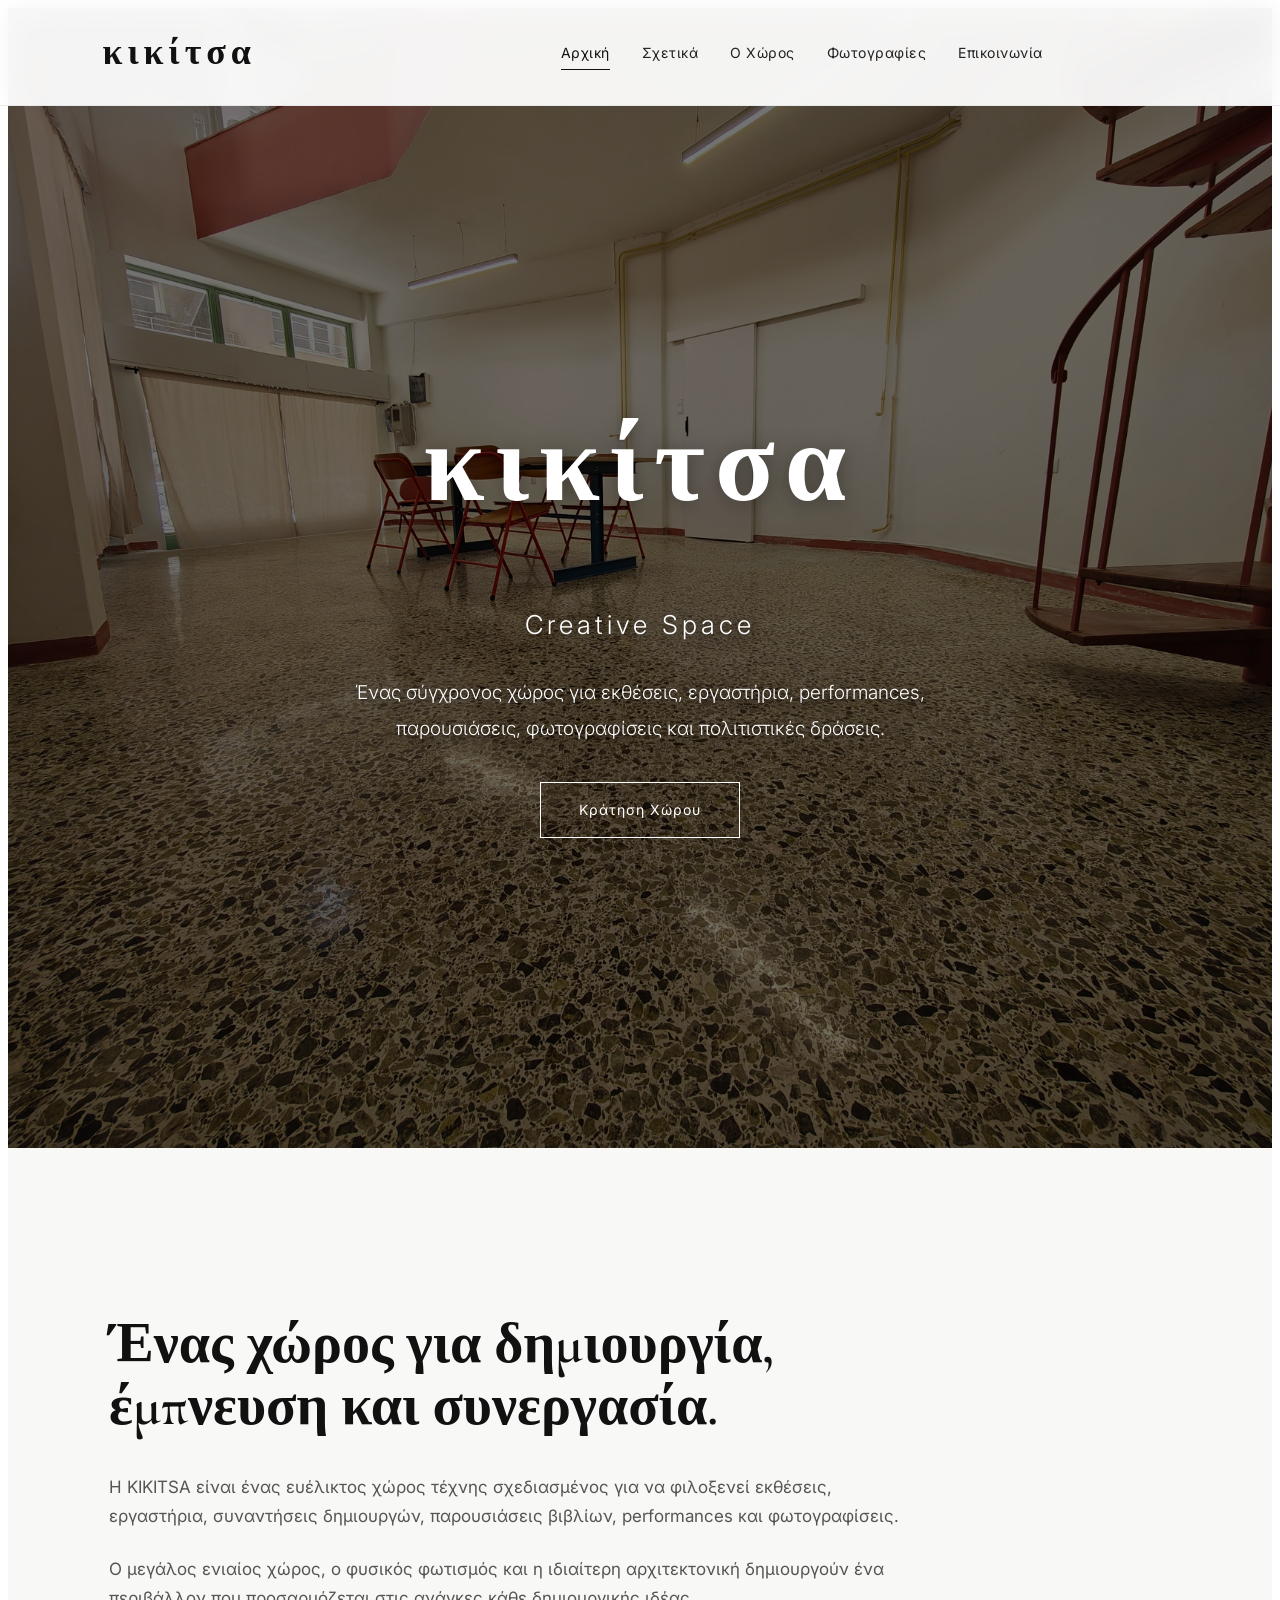
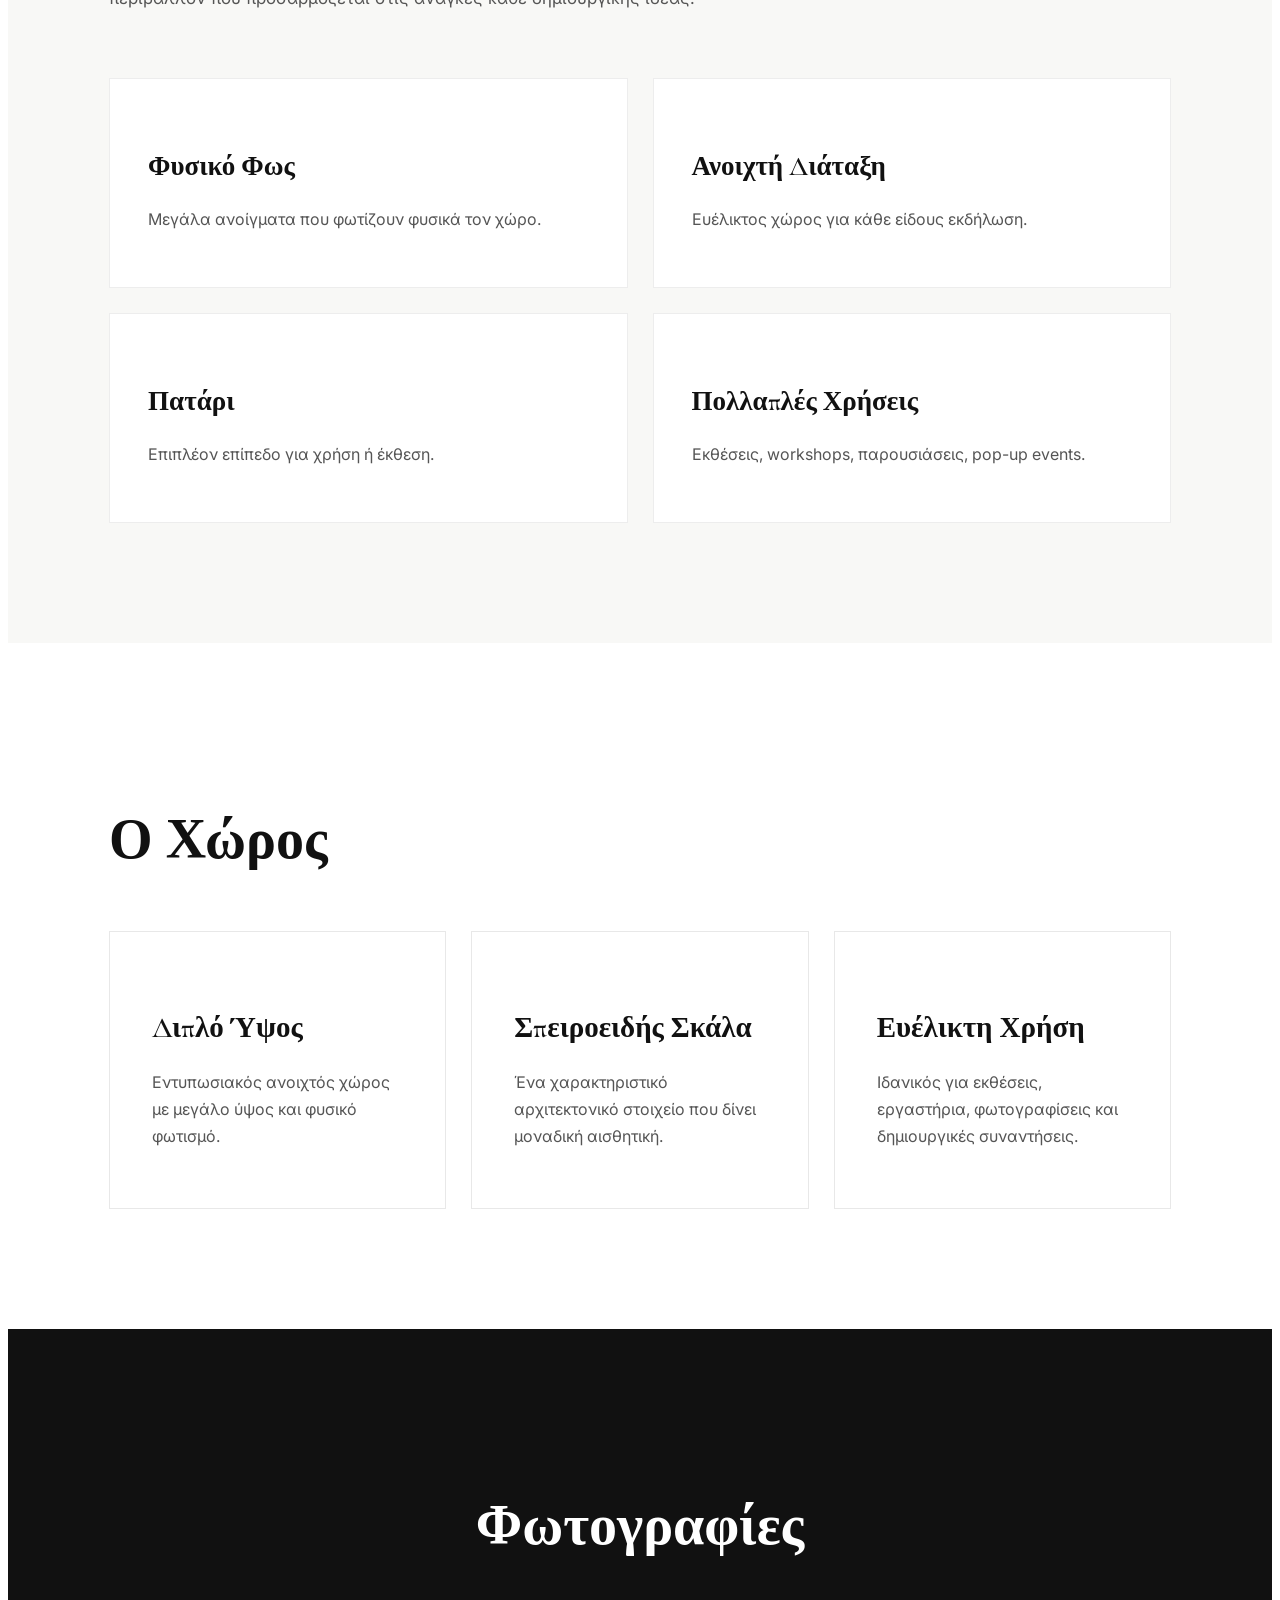
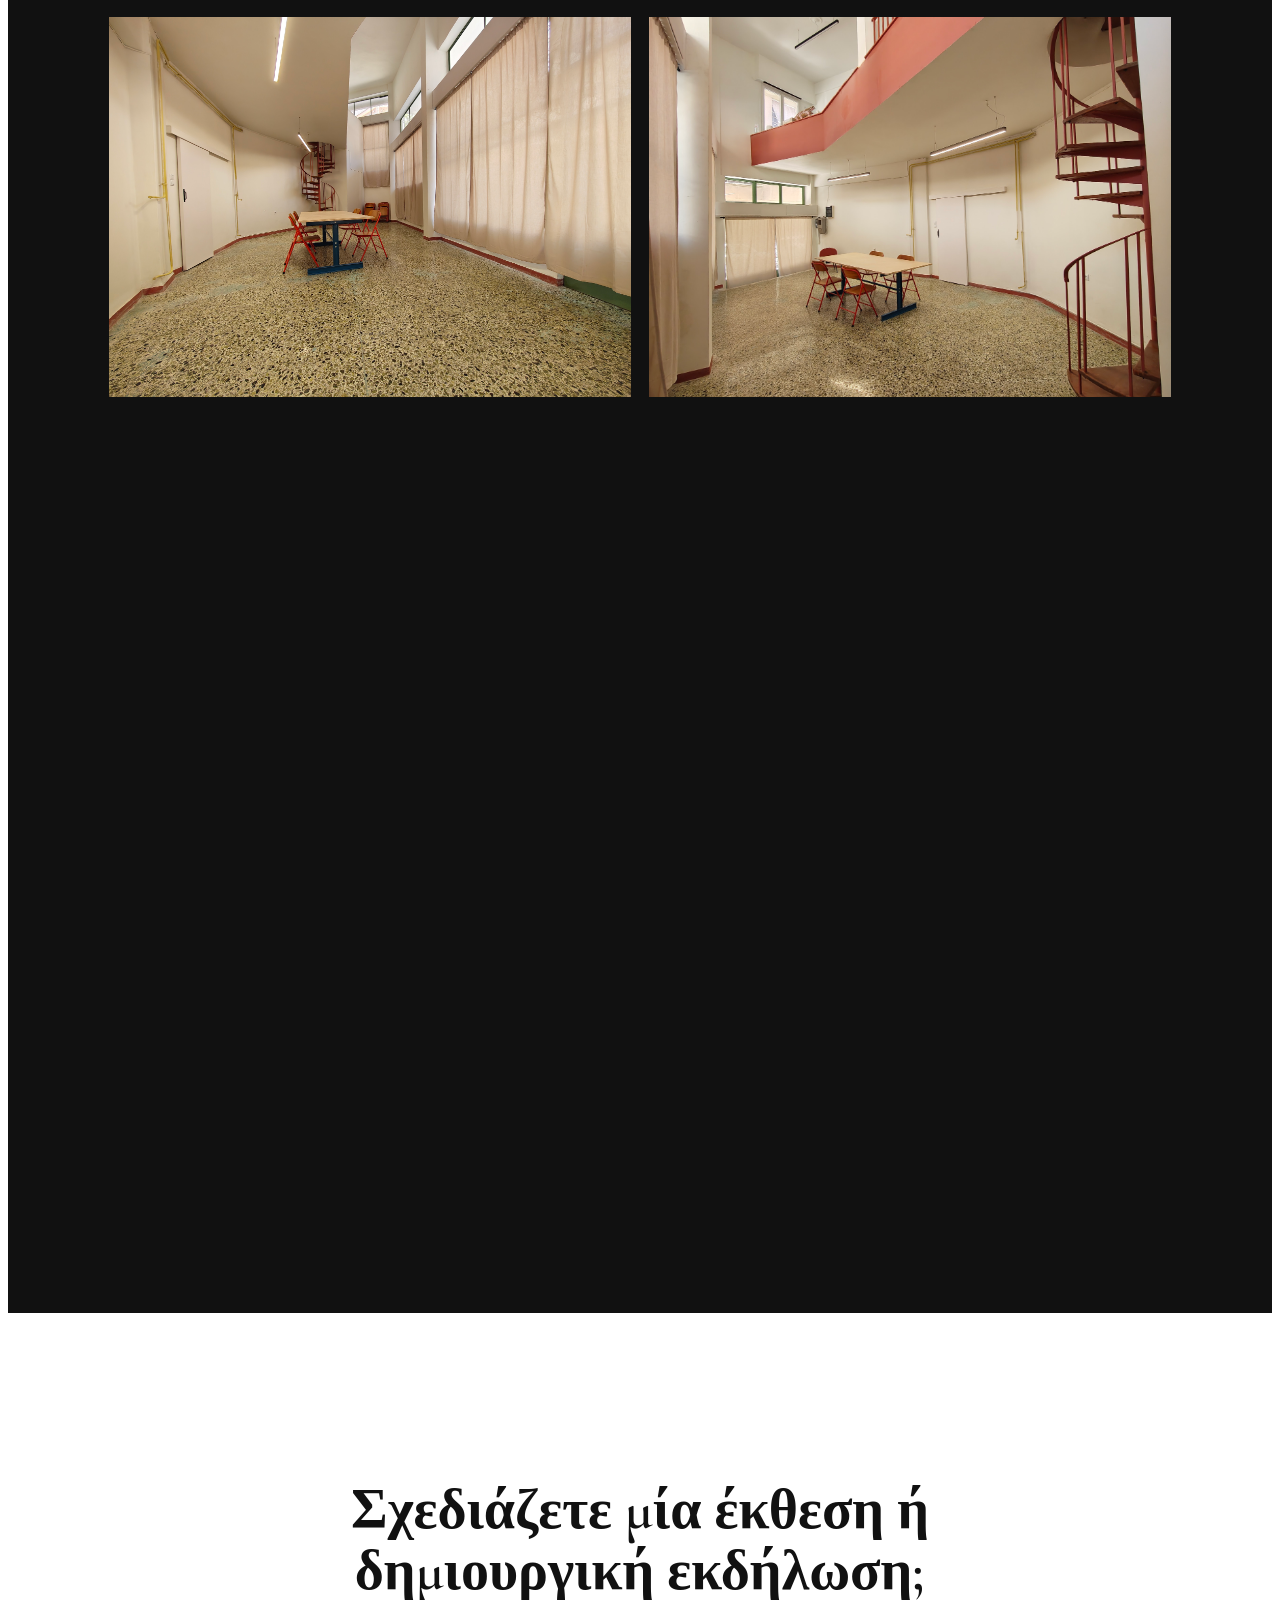
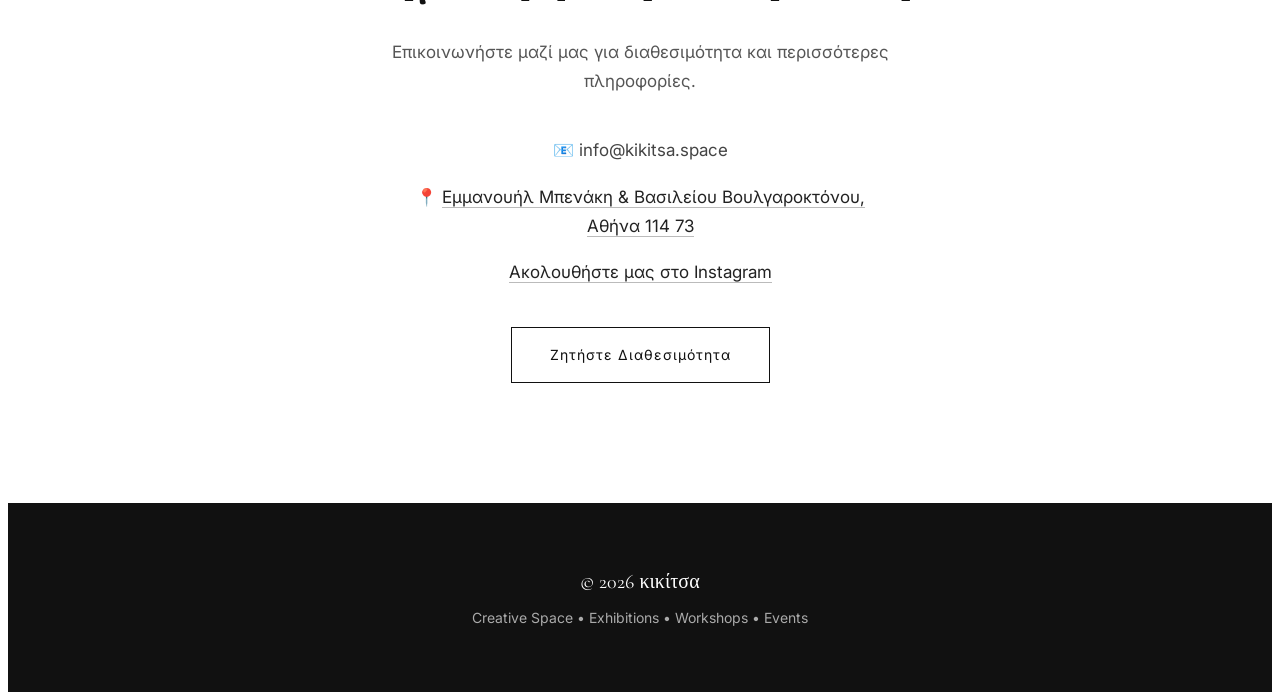
==== commit 5721437d: "Update index.html" ====
--- a/index.html
+++ b/index.html
@@ -46,7 +46,7 @@
 
 <div class="hero-content">
 
-<h1 data-el="κικίτσα" data-en="kikitsa">κικίτσα</h1>
+<h1 data-el="κικίτσα" data-en="kikitsa" style="color: #ffffff !important;">κικίτσα</h1>
 
 <h2 data-el="Creative Space" data-en="Creative Space">Creative Space</h2>
 
@@ -272,7 +272,7 @@
 
 <p>
 
-📍 Αθήνα
+<p> 📍 <a href="https://maps.app.goo.gl/w5akYcPibzBEZGZ87" target="_blank" rel="noopener noreferrer" data-el="Εμμανουήλ Μπενάκη & Βασιλείου Βουλγαροκτόνου, Αθήνα 114 73" data-en="Emmanouil Benaki & Vasiliou Voulgaroktonou, Athens 114 73"> Εμμανουήλ Μπενάκη & Βασιλείου Βουλγαροκτόνου, Αθήνα 114 73 </a> </p>
 
 </p>
 
--- a/style.css
+++ b/style.css
@@ -1,356 +1,698 @@
+```css
 /* ===========================
    KIKITSA
+   Creative Space
    style.css
 =========================== */
 
-*{
-    margin:0;
-    padding:0;
-    box-sizing:border-box;
-}
-
-html{
-    scroll-behavior:smooth;
-}
-
-body{
-    font-family:'Inter',sans-serif;
-    background:#ffffff;
-    color:#222;
-    line-height:1.7;
-}
-
-/* HEADER */
-
-header{
-    position:fixed;
-    top:0;
-    left:0;
-    width:100%;
-    padding:22px 8%;
-    display:flex;
-    justify-content:space-between;
-    align-items:center;
-    background:rgba(255,255,255,.92);
-    backdrop-filter:blur(10px);
-    z-index:1000;
-    border-bottom:1px solid #ececec;
-}
-
-.logo{
-    font-family:'Cormorant Garamond',serif;
-    font-size:34px;
-    letter-spacing:4px;
-}
-
-nav{
-    display:flex;
-    gap:35px;
-}
-
-nav a{
-    color:#222;
-    text-decoration:none;
-    font-size:15px;
-    transition:.3s;
-}
-
-nav a:hover{
-    color:#888;
-}
-
-/* HERO */
-
-.hero{
-    height:100vh;
-    background:url("images/hero.jpg") center center/cover no-repeat;
-    display:flex;
-    align-items:center;
-    justify-content:center;
-    position:relative;
-}
-
-.overlay{
-    position:absolute;
-    inset:0;
-    background:rgba(0,0,0,.35);
-}
-
-.hero-content{
-    position:relative;
-    z-index:2;
-    color:#ffff;
-    text-align:center;
-    width:90%;
-    max-width:850px;
-}
-
-.hero h1{
-    font-family:'Cormorant Garamond',serif;
-    font-size:92px;
-    letter-spacing:8px;
-}
-
-.hero h2{
-    font-size:28px;
-    font-weight:300;
-    margin-top:10px;
-}
-
-.hero p{
-    margin:35px auto;
-    max-width:650px;
-    font-size:20px;
-}
-
-.button{
-    display:inline-block;
-    padding:16px 42px;
-    border:2px solid white;
-    color:white;
-    text-decoration:none;
-    transition:.35s;
-}
-
-.button:hover{
-    background:white;
-    color:#111;
-}
-
-/* GENERAL */
-
-section{
-    padding:120px 8%;
-}
-
-.container{
-    max-width:1200px;
-    margin:auto;
-}
-
-h2{
-    font-family:'Cormorant Garamond',serif;
-    font-size:54px;
-    margin-bottom:35px;
-    font-weight:600;
-}
-
-p{
-    font-size:18px;
-    color:#555;
-}
-
-/* ABOUT */
-
-#about{
-    background:#fafafa;
-}
-
-.features{
-    display:grid;
-    grid-template-columns:repeat(2,1fr);
-    gap:30px;
-    margin-top:60px;
-}
-
-.feature{
-    background:white;
-    padding:35px;
-    border-radius:10px;
-    transition:.3s;
-}
-
-.feature:hover{
-    transform:translateY(-8px);
-    box-shadow:0 15px 40px rgba(0,0,0,.08);
-}
-
-.feature h3{
-    margin-bottom:15px;
-}
-
-/* SPACE */
-
-.cards{
-    display:grid;
-    grid-template-columns:repeat(auto-fit,minmax(260px,1fr));
-    gap:30px;
-    margin-top:60px;
-}
-
-.card{
-    padding:40px;
-    border:1px solid #eee;
-    transition:.3s;
-}
-
-.card:hover{
-    transform:translateY(-10px);
-    box-shadow:0 15px 40px rgba(0,0,0,.08);
-}
-
-/* GALLERY */
-
-#gallery{
-    background:#111;
-}
-
-#gallery h2{
-    color:white;
-    text-align:center;
-    margin-bottom:60px;
-}
-
-.gallery{
-    display:grid;
-    grid-template-columns:repeat(2,1fr);
-    gap:18px;
-}
-
-.gallery img{
-    width:100%;
-    height:380px;
-    object-fit:cover;
-    cursor:pointer;
-    transition:.4s;
-}
-
-.gallery img:hover{
-    transform:scale(1.03);
-}
-
-/* CONTACT */
-
-#contact{
-    text-align:center;
-}
-
-.contact-box{
-    margin:40px auto;
-    max-width:500px;
-}
-
-.contact-box p{
-    margin-bottom:18px;
-}
-
-#contact .button{
-    color:#111;
-    border:2px solid #111;
-}
-
-#contact .button:hover{
-    background:#111;
-    color:white;
-}
-
-/* FOOTER */
-
-footer{
-    background:#111;
-    color:white;
-    text-align:center;
-    padding:50px 20px;
-}
-
-footer p{
-    color:#bbb;
-    margin:8px;
-}
-
-/* ANIMATION */
+/* RESET */
+
+* {
+    margin: 0;
+    padding: 0;
+    box-sizing: border-box;
+}
+
+html {
+    scroll-behavior: smooth;
+}
+
+body {
+    font-family: 'Inter', sans-serif;
+    background: #fff;
+    color: #222;
+    line-height: 1.7;
+}
+
+/* ===========================
+   HEADER
+=========================== */
+
+header {
+    position: fixed;
+    top: 0;
+    left: 0;
+    width: 100%;
+    padding: 20px 7%;
+    display: flex;
+    justify-content: space-between;
+    align-items: center;
+
+    background: rgba(255, 255, 255, 0.94);
+    backdrop-filter: blur(12px);
+    -webkit-backdrop-filter: blur(12px);
+
+    border-bottom: 1px solid #e8e8e8;
+    z-index: 1000;
+}
+
+/* LOGO */
+
+.logo {
+    font-family: 'Cormorant Garamond', serif;
+    font-size: 36px;
+    font-weight: 600;
+    letter-spacing: 5px;
+    color: #111;
+}
+
+/* NAVIGATION */
+
+nav {
+    display: flex;
+    align-items: center;
+    gap: 32px;
+}
+
+nav a {
+    position: relative;
+    color: #222;
+    text-decoration: none;
+    font-size: 14px;
+    font-weight: 400;
+    letter-spacing: .5px;
+    transition: color .3s ease;
+}
+
+nav a::after {
+    content: "";
+    position: absolute;
+    left: 0;
+    bottom: -6px;
+    width: 0;
+    height: 1px;
+    background: #111;
+    transition: width .3s ease;
+}
+
+nav a:hover {
+    color: #777;
+}
+
+nav a:hover::after,
+nav a.active::after {
+    width: 100%;
+}
+
+nav a.active {
+    color: #111;
+}
+
+/* LANGUAGE BUTTON */
+
+#languageBtn {
+    background: transparent;
+    color: #111;
+    border: 1px solid #111;
+    padding: 7px 13px;
+    font-family: 'Inter', sans-serif;
+    font-size: 13px;
+    letter-spacing: .5px;
+    cursor: pointer;
+    transition: all .3s ease;
+}
+
+#languageBtn:hover {
+    background: #111;
+    color: #fff;
+}
+
+/* ===========================
+   HERO
+=========================== */
+
+.hero {
+    height: 100vh;
+    min-height: 650px;
+
+    background:
+        url("images/hero.jpg")
+        center center /
+        cover
+        no-repeat;
+
+    display: flex;
+    align-items: center;
+    justify-content: center;
+
+    position: relative;
+}
+
+/* DARK OVERLAY */
+
+.overlay {
+    position: absolute;
+    inset: 0;
+    background: rgba(0, 0, 0, .55);
+}
+
+/* HERO CONTENT */
+
+.hero-content {
+    position: relative;
+    z-index: 2;
+
+    width: 90%;
+    max-width: 850px;
+
+    text-align: center;
+    color: #fff;
+}
+
+/* HERO TITLE */
+
+.hero h1 {
+    font-family: 'Cormorant Garamond', serif;
+    font-size: clamp(64px, 9vw, 110px);
+    font-weight: 600;
+    letter-spacing: 10px;
+    line-height: 1;
+    color: #fff;
+
+    text-shadow: 0 3px 20px rgba(0, 0, 0, .35);
+}
+
+/* HERO SUBTITLE */
+
+.hero h2 {
+    margin-top: 18px;
+
+    font-family: 'Inter', sans-serif;
+    font-size: 26px;
+    font-weight: 300;
+    letter-spacing: 4px;
+
+    color: #fff;
+
+    text-shadow: 0 2px 10px rgba(0, 0, 0, .4);
+}
+
+/* HERO DESCRIPTION */
+
+.hero p {
+    max-width: 650px;
+    margin: 35px auto;
+
+    font-size: 19px;
+    font-weight: 300;
+    line-height: 1.9;
+
+    color: #fff;
+
+    text-shadow: 0 2px 10px rgba(0, 0, 0, .5);
+}
+
+/* HERO BUTTON */
+
+.hero .button {
+    display: inline-block;
+
+    padding: 15px 38px;
+
+    border: 1px solid #fff;
+    color: #fff;
+
+    text-decoration: none;
+    font-size: 14px;
+    letter-spacing: 1px;
+
+    transition: all .35s ease;
+}
+
+.hero .button:hover {
+    background: #fff;
+    color: #111;
+}
+
+/* ===========================
+   GENERAL SECTIONS
+=========================== */
+
+section {
+    padding: 120px 8%;
+}
+
+.container {
+    width: 100%;
+    max-width: 1200px;
+    margin: 0 auto;
+}
+
+h2 {
+    font-family: 'Cormorant Garamond', serif;
+    font-size: 56px;
+    font-weight: 600;
+    line-height: 1.1;
+    margin-bottom: 35px;
+    color: #111;
+}
+
+p {
+    font-size: 17px;
+    color: #555;
+}
+
+/* ===========================
+   ABOUT
+=========================== */
+
+#about {
+    background: #f8f8f6;
+}
+
+#about .text {
+    max-width: 800px;
+}
+
+#about .text p {
+    margin-bottom: 25px;
+}
+
+/* FEATURES */
+
+.features {
+    display: grid;
+    grid-template-columns: repeat(2, 1fr);
+    gap: 25px;
+
+    margin-top: 65px;
+}
+
+.feature {
+    background: #fff;
+    padding: 38px;
+
+    border: 1px solid #ededed;
+
+    transition:
+        transform .35s ease,
+        box-shadow .35s ease;
+}
+
+.feature:hover {
+    transform: translateY(-7px);
+
+    box-shadow:
+        0 18px 45px rgba(0, 0, 0, .07);
+}
+
+.feature h3 {
+    margin-bottom: 12px;
+
+    font-family: 'Cormorant Garamond', serif;
+    font-size: 27px;
+    font-weight: 600;
+    color: #111;
+}
+
+.feature p {
+    font-size: 16px;
+}
+
+/* ===========================
+   SPACE
+=========================== */
+
+#space {
+    background: #fff;
+}
+
+.cards {
+    display: grid;
+    grid-template-columns:
+        repeat(auto-fit, minmax(260px, 1fr));
+
+    gap: 25px;
+    margin-top: 60px;
+}
+
+.card {
+    padding: 42px;
+
+    border: 1px solid #e8e8e8;
+
+    background: #fff;
+
+    transition:
+        transform .35s ease,
+        box-shadow .35s ease;
+}
+
+.card:hover {
+    transform: translateY(-8px);
+
+    box-shadow:
+        0 18px 45px rgba(0, 0, 0, .08);
+}
+
+.card h3 {
+    margin-bottom: 15px;
+
+    font-family: 'Cormorant Garamond', serif;
+    font-size: 29px;
+    font-weight: 600;
+    color: #111;
+}
+
+.card p {
+    font-size: 16px;
+}
+
+/* ===========================
+   GALLERY
+=========================== */
+
+#gallery {
+    background: #111;
+}
+
+#gallery h2 {
+    color: #fff;
+    text-align: center;
+    margin-bottom: 60px;
+}
+
+.gallery {
+    display: grid;
+    grid-template-columns: repeat(2, 1fr);
+    gap: 18px;
+}
+
+.gallery img {
+    display: block;
+
+    width: 100%;
+    height: 380px;
+
+    object-fit: cover;
+
+    cursor: pointer;
+
+    transition:
+        transform .5s ease,
+        opacity .5s ease;
+}
+
+.gallery img:hover {
+    transform: scale(1.025);
+    opacity: .9;
+}
+
+/* ===========================
+   CONTACT
+=========================== */
+
+#contact {
+    text-align: center;
+    background: #fff;
+}
+
+#contact .container {
+    max-width: 850px;
+}
+
+#contact h2 {
+    max-width: 750px;
+    margin-left: auto;
+    margin-right: auto;
+}
+
+#contact > .container > p {
+    max-width: 600px;
+    margin: 0 auto;
+}
+
+.contact-box {
+    margin: 40px auto;
+    max-width: 500px;
+}
+
+.contact-box p {
+    margin-bottom: 18px;
+    color: #444;
+}
+
+.contact-box a {
+    color: #222;
+    text-decoration: none;
+    border-bottom: 1px solid #bbb;
+    transition: .3s;
+}
+
+.contact-box a:hover {
+    color: #777;
+    border-color: #777;
+}
+
+/* CONTACT BUTTON */
+
+#contact .button {
+    display: inline-block;
+
+    padding: 15px 38px;
+
+    color: #111;
+    border: 1px solid #111;
+
+    text-decoration: none;
+    font-size: 14px;
+    letter-spacing: 1px;
+
+    transition: all .35s ease;
+}
+
+#contact .button:hover {
+    background: #111;
+    color: #fff;
+}
+
+/* ===========================
+   FOOTER
+=========================== */
+
+footer {
+    background: #111;
+    color: #fff;
+
+    text-align: center;
+
+    padding: 55px 20px;
+}
+
+footer p {
+    color: #aaa;
+    margin: 7px;
+    font-size: 14px;
+}
+
+footer p:first-child {
+    color: #fff;
+    font-family: 'Cormorant Garamond', serif;
+    font-size: 20px;
+}
+
+/* ===========================
+   SCROLL ANIMATION
+=========================== */
 
 .feature,
 .card,
-.gallery img{
-    opacity:0;
-    transform:translateY(40px);
-    transition:all .8s ease;
-}
-
-.show{
-    opacity:1 !important;
-    transform:translateY(0) !important;
-}
-
-/* MOBILE */
-
-@media(max-width:900px){
-
-header{
-    flex-direction:column;
-    gap:20px;
-}
-
-nav{
-    flex-wrap:wrap;
-    justify-content:center;
-    gap:20px;
-}
-
-.hero h1{
-    font-size:56px;
-}
-
-.hero h2{
-    font-size:22px;
-}
-
-.hero p{
-    font-size:18px;
-}
-
-.features{
-    grid-template-columns:1fr;
-}
-
-.gallery{
-    grid-template-columns:1fr;
-}
-
-.gallery img{
-    height:260px;
-}
-
-h2{
-    font-size:42px;
-}
-
-section{
-    padding:90px 6%;
-}
-
-}
-/* Active navigation */
-
-nav a.active{
-    color:#888;
-}
-
-/* Lightbox */
-
-#lightbox{
-    position:fixed;
-    inset:0;
-    background:rgba(0,0,0,.92);
-    display:none;
-    justify-content:center;
-    align-items:center;
-    z-index:9999;
-}
-
-#lightbox img{
-    max-width:90%;
-    max-height:90%;
-    border-radius:8px;
-}
-
-#close-lightbox{
-    position:absolute;
-    top:30px;
-    right:40px;
-    color:white;
-    font-size:50px;
-    cursor:pointer;
-    font-family:Arial,sans-serif;
-}
+.gallery img {
+    opacity: 0;
+    transform: translateY(40px);
+
+    transition:
+        opacity .8s ease,
+        transform .8s ease;
+}
+
+.show {
+    opacity: 1 !important;
+    transform: translateY(0) !important;
+}
+
+/* ===========================
+   LIGHTBOX
+=========================== */
+
+#lightbox {
+    position: fixed;
+    inset: 0;
+
+    background: rgba(0, 0, 0, .94);
+
+    display: none;
+
+    justify-content: center;
+    align-items: center;
+
+    z-index: 9999;
+}
+
+#lightbox img {
+    max-width: 90%;
+    max-height: 90%;
+
+    border-radius: 4px;
+
+    box-shadow:
+        0 20px 60px rgba(0, 0, 0, .5);
+}
+
+#close-lightbox {
+    position: absolute;
+
+    top: 25px;
+    right: 35px;
+
+    color: #fff;
+
+    font-size: 48px;
+    font-weight: 300;
+
+    cursor: pointer;
+
+    font-family: Arial, sans-serif;
+
+    transition: opacity .3s ease;
+}
+
+#close-lightbox:hover {
+    opacity: .6;
+}
+
+/* ===========================
+   MOBILE
+=========================== */
+
+@media (max-width: 900px) {
+
+    header {
+        padding: 18px 5%;
+
+        flex-direction: column;
+        gap: 15px;
+    }
+
+    .logo {
+        font-size: 32px;
+    }
+
+    nav {
+        flex-wrap: wrap;
+        justify-content: center;
+        gap: 15px 20px;
+    }
+
+    nav a {
+        font-size: 13px;
+    }
+
+    #languageBtn {
+        font-size: 12px;
+        padding: 6px 11px;
+    }
+
+    .hero {
+        min-height: 700px;
+    }
+
+    .hero h1 {
+        font-size: 64px;
+        letter-spacing: 6px;
+    }
+
+    .hero h2 {
+        font-size: 20px;
+        letter-spacing: 3px;
+    }
+
+    .hero p {
+        font-size: 17px;
+        line-height: 1.8;
+        margin: 28px auto;
+    }
+
+    section {
+        padding: 90px 6%;
+    }
+
+    h2 {
+        font-size: 44px;
+    }
+
+    .features {
+        grid-template-columns: 1fr;
+        gap: 20px;
+        margin-top: 45px;
+    }
+
+    .feature,
+    .card {
+        padding: 30px;
+    }
+
+    .gallery {
+        grid-template-columns: 1fr;
+    }
+
+    .gallery img {
+        height: 280px;
+    }
+
+}
+
+/* ===========================
+   SMALL PHONES
+=========================== */
+
+@media (max-width: 500px) {
+
+    header {
+        padding: 15px 4%;
+    }
+
+    .logo {
+        font-size: 29px;
+        letter-spacing: 4px;
+    }
+
+    nav {
+        gap: 12px 15px;
+    }
+
+    nav a {
+        font-size: 12px;
+    }
+
+    .hero h1 {
+        font-size: 52px;
+    }
+
+    .hero h2 {
+        font-size: 18px;
+    }
+
+    .hero p {
+        font-size: 16px;
+    }
+
+    .hero .button,
+    #contact .button {
+        padding: 13px 28px;
+    }
+
+    section {
+        padding: 75px 5%;
+    }
+
+    h2 {
+        font-size: 38px;
+    }
+
+    .gallery img {
+        height: 240px;
+    }
+
+}
+```
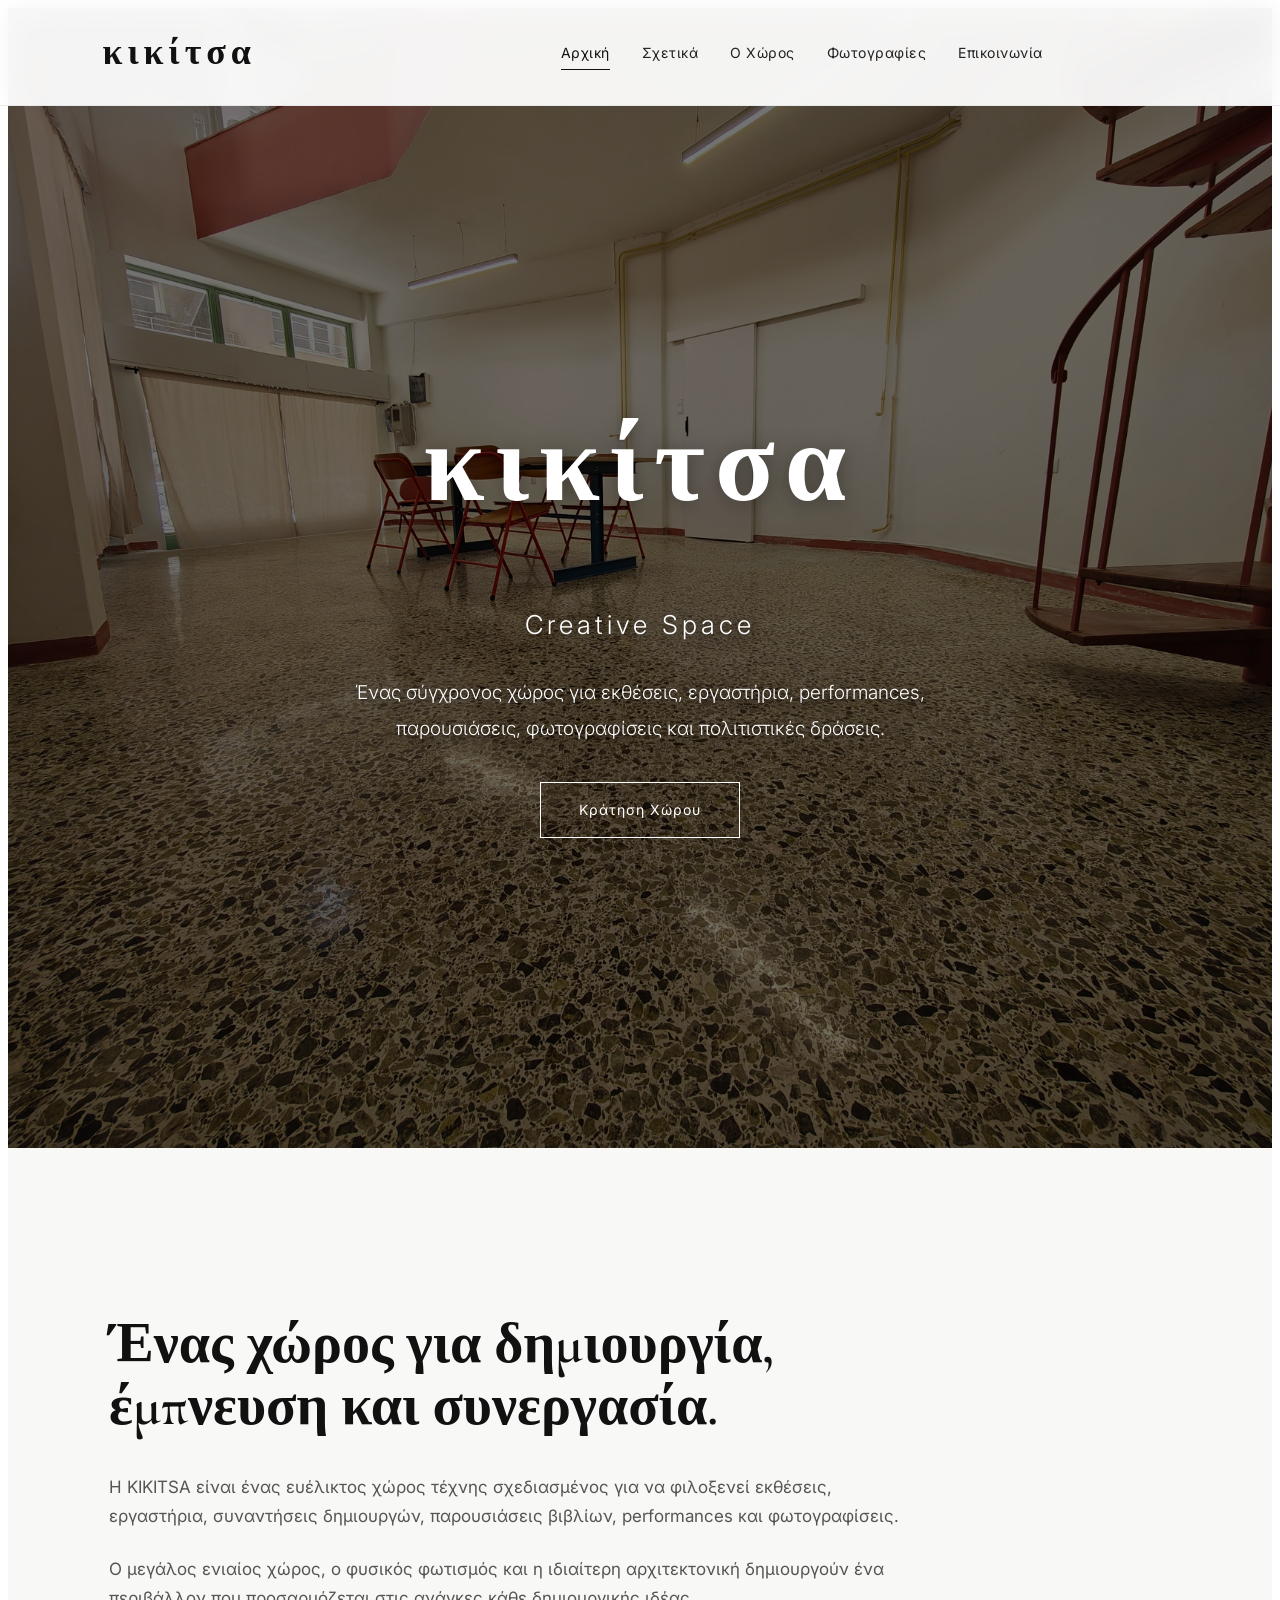
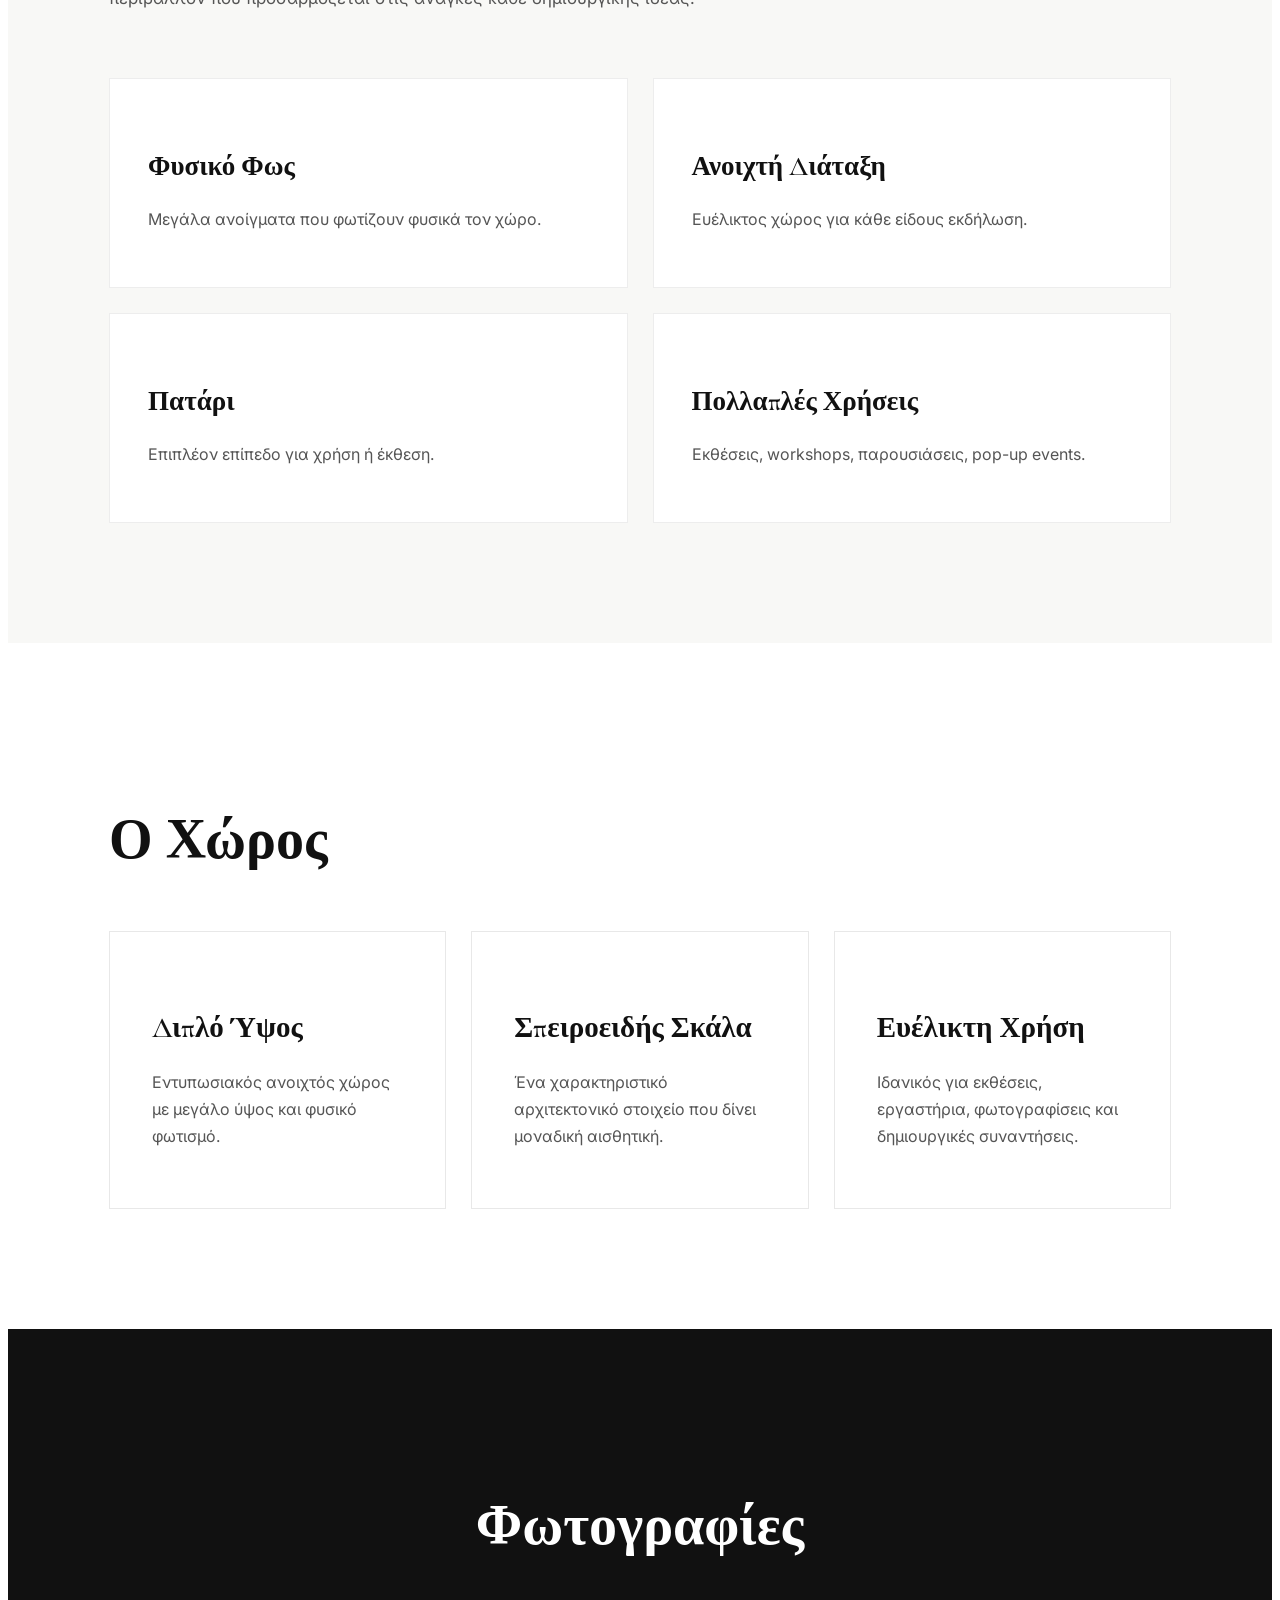
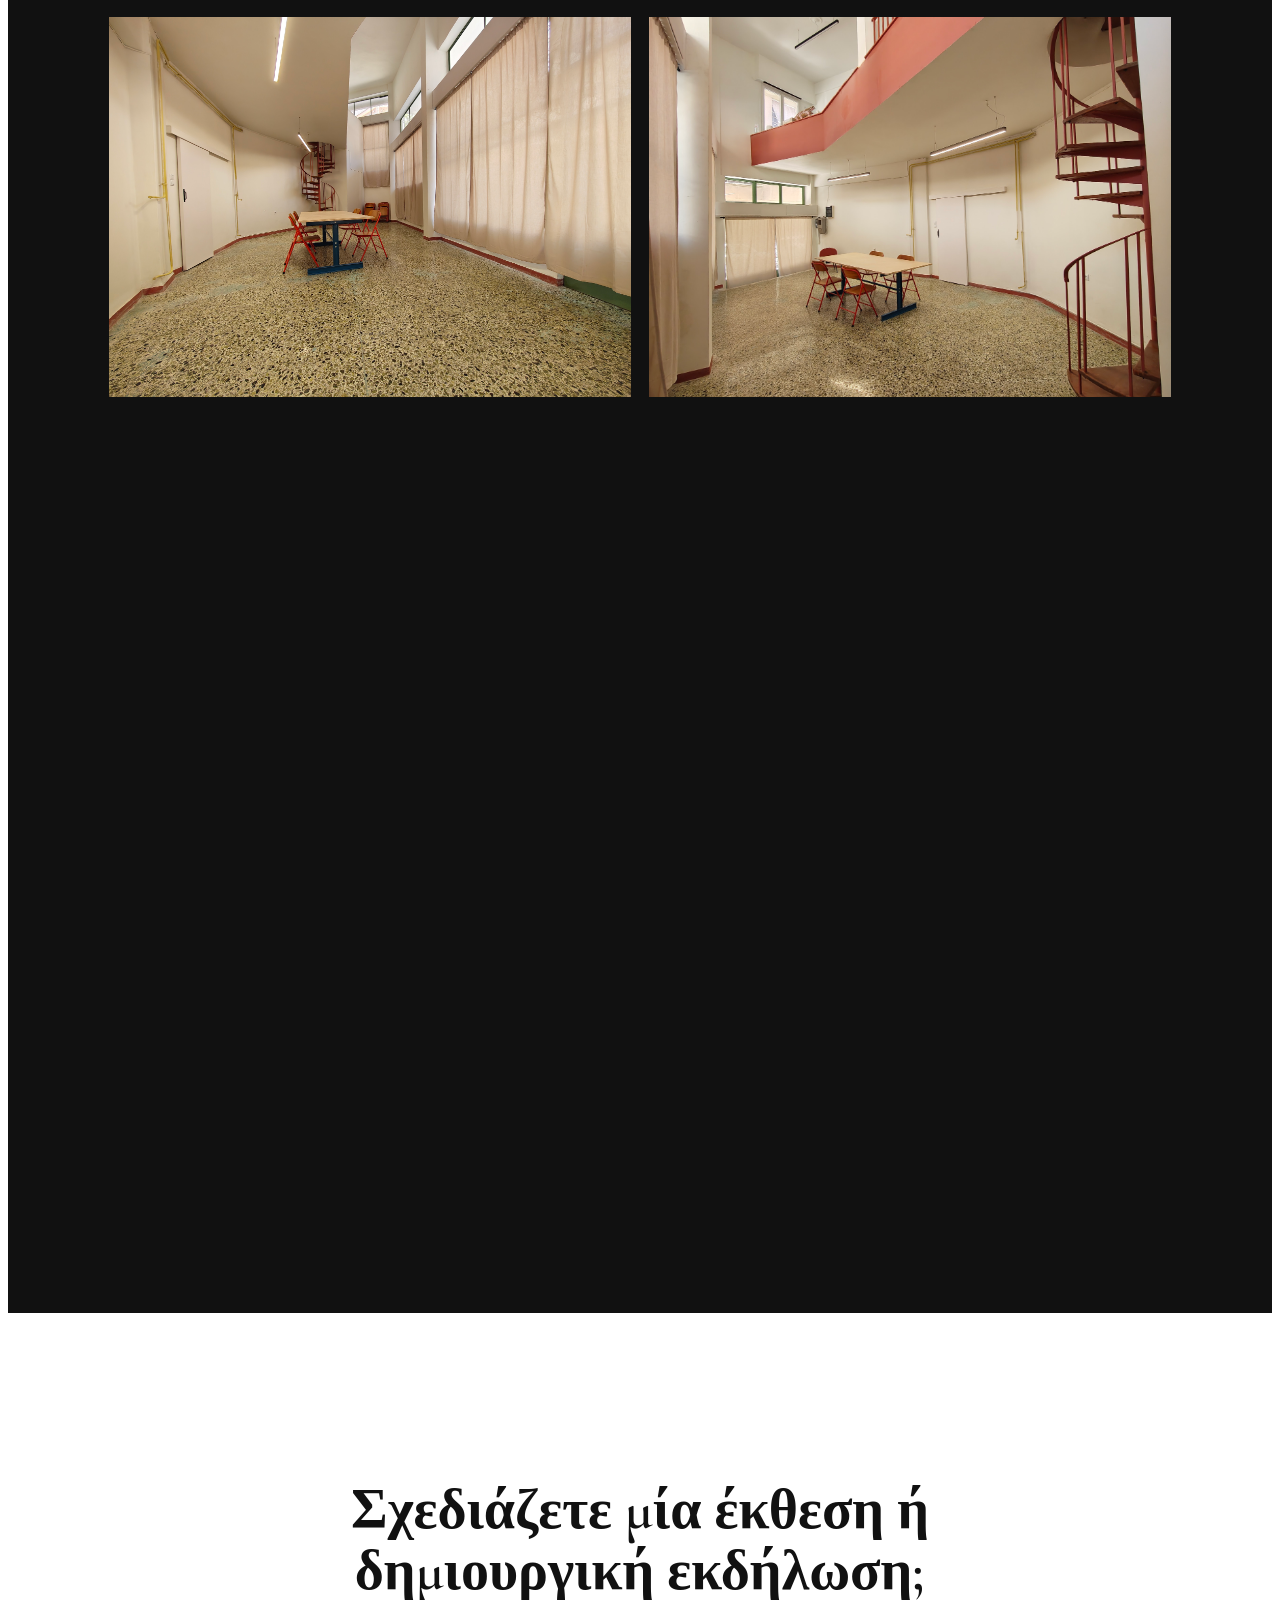
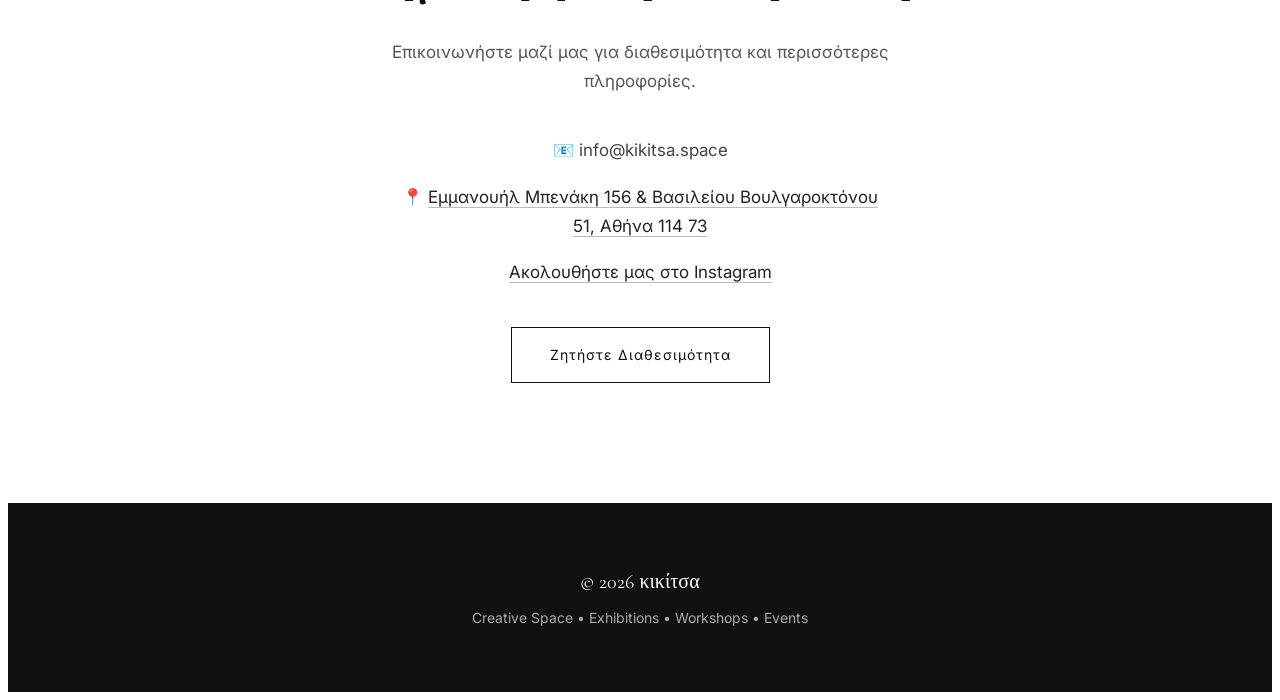
==== commit 444a0362: "Update index.html" ====
--- a/index.html
+++ b/index.html
@@ -272,7 +272,7 @@
 
 <p>
 
-<p> 📍 <a href="https://maps.app.goo.gl/w5akYcPibzBEZGZ87" target="_blank" rel="noopener noreferrer" data-el="Εμμανουήλ Μπενάκη & Βασιλείου Βουλγαροκτόνου, Αθήνα 114 73" data-en="Emmanouil Benaki & Vasiliou Voulgaroktonou, Athens 114 73"> Εμμανουήλ Μπενάκη & Βασιλείου Βουλγαροκτόνου, Αθήνα 114 73 </a> </p>
+<p> 📍 <a href="https://maps.app.goo.gl/vHGF5sb855cuo4rt9" target="_blank" rel="noopener noreferrer" data-el="Εμμανουήλ Μπενάκη 156 & Βασιλείου Βουλγαροκτόνου 51, Αθήνα 114 73" data-en="Emmanouil Benaki 156 & Vasiliou Voulgaroktonou 51, Athens 114 73"> Εμμανουήλ Μπενάκη & Βασιλείου Βουλγαροκτόνου, Αθήνα 114 73 </a> </p>
 
 </p>
 
